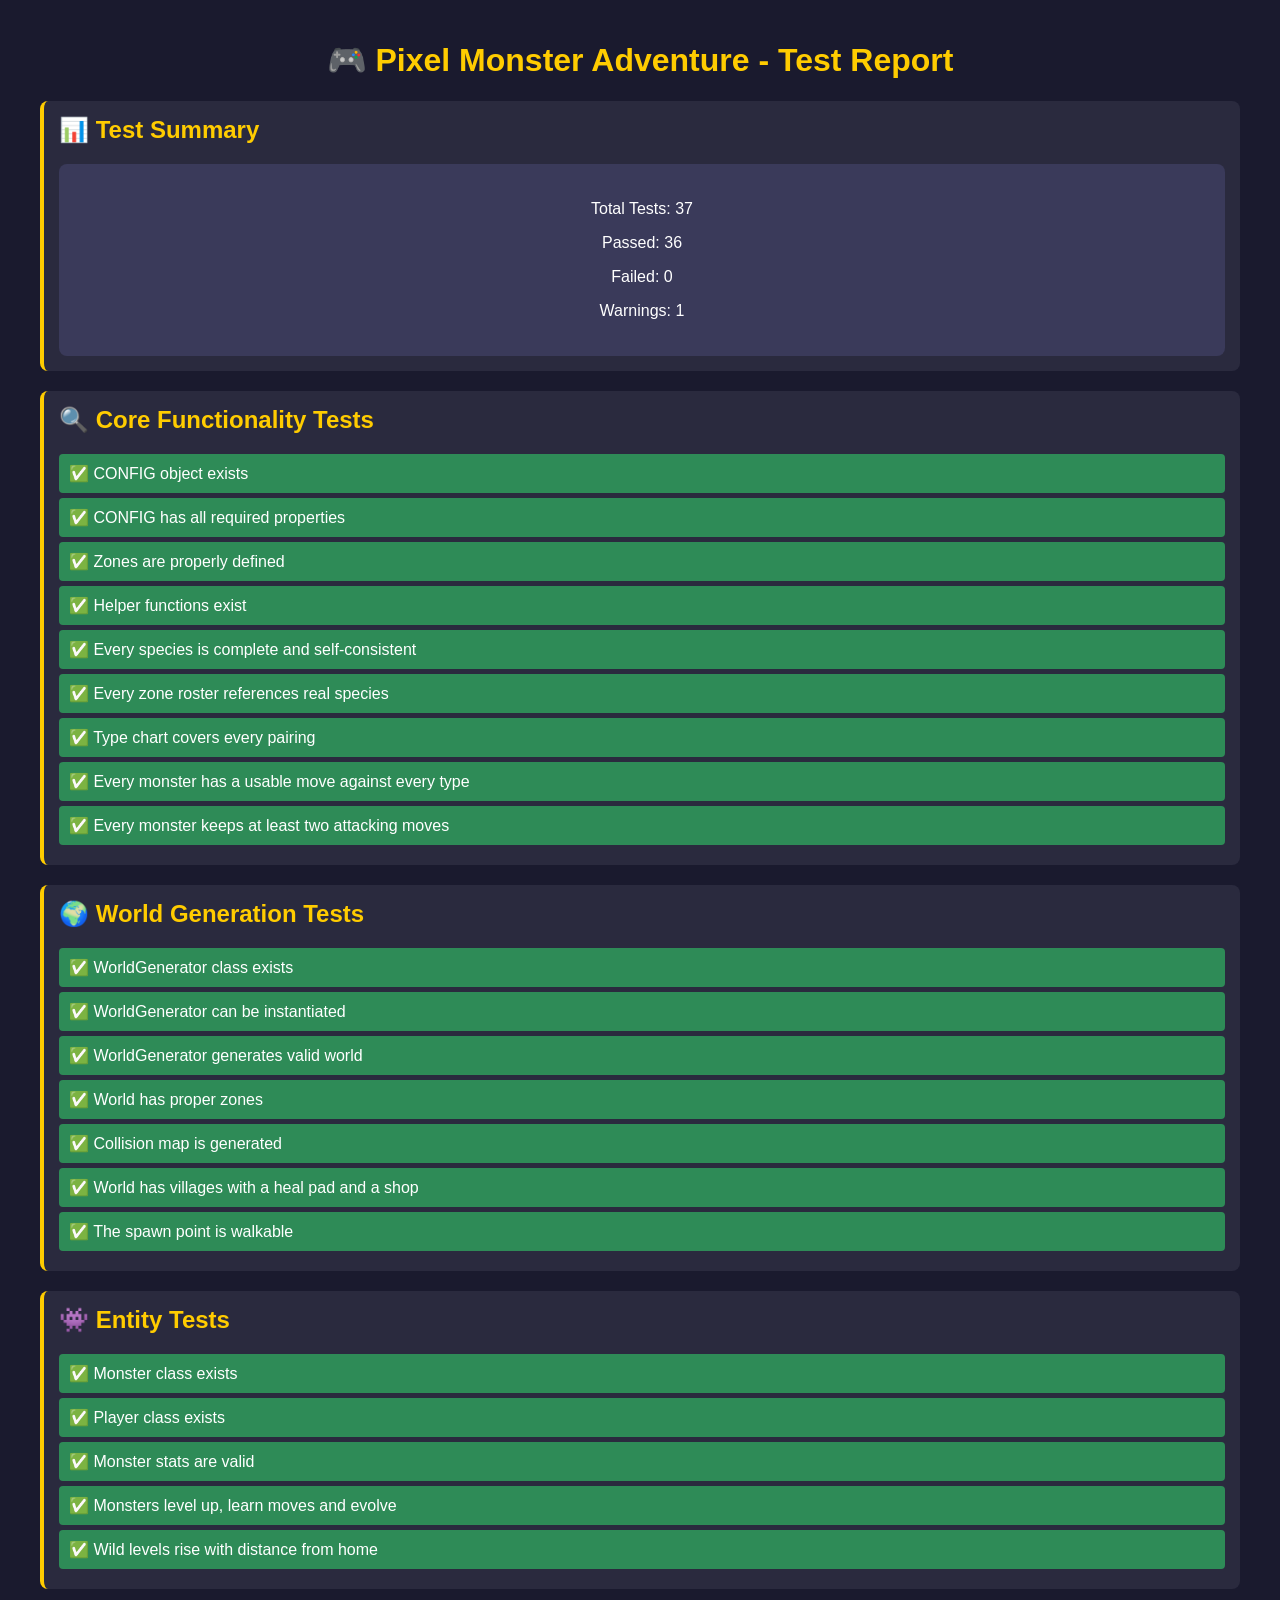
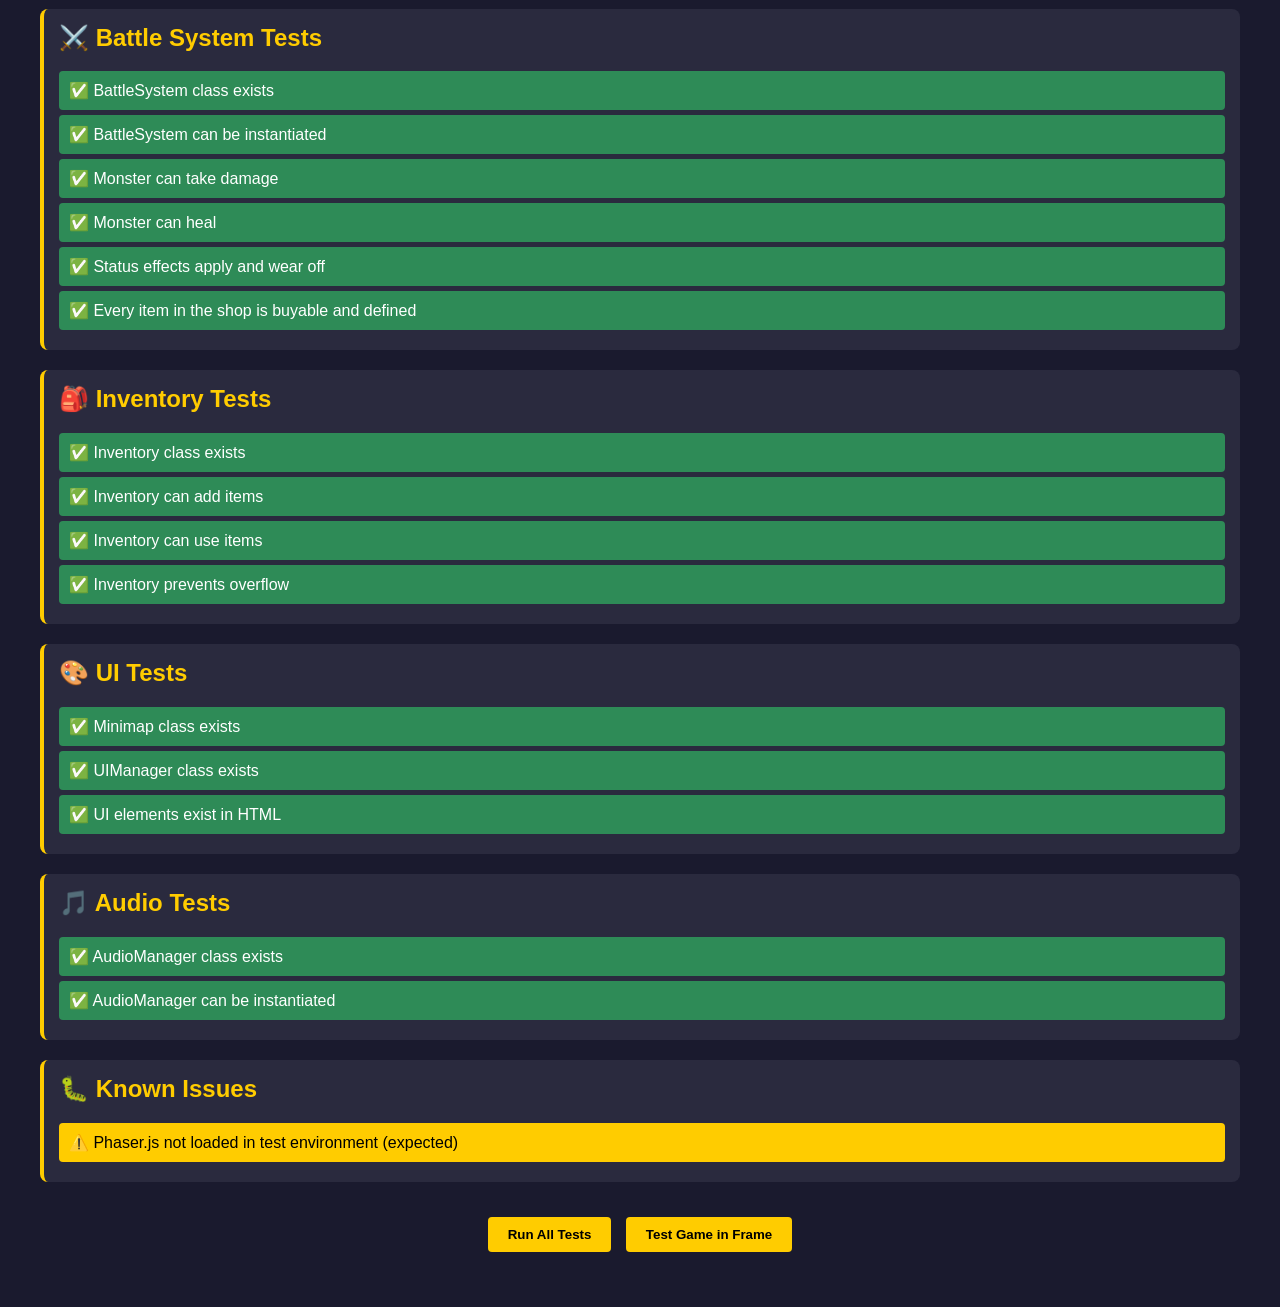
==== test/index.html @ 75f5b817 "Turn the working game into one worth playing The game ran after the last change, but it was thin: co" ====
<!DOCTYPE html>
<html>
<head>
    <title>Pixel Monster Adventure - Test Runner</title>
    <style>
        body {
            font-family: Arial, sans-serif;
            background: #1a1a2e;
            color: #fff;
            margin: 0;
            padding: 20px;
        }
        .container {
            max-width: 1200px;
            margin: 0 auto;
        }
        h1 {
            color: #ffcc00;
            text-align: center;
        }
        .test-section {
            background: #2a2a3e;
            border-radius: 8px;
            padding: 15px;
            margin-bottom: 20px;
            border-left: 4px solid #ffcc00;
        }
        .test-section h2 {
            margin-top: 0;
            color: #ffcc00;
        }
        .test-result {
            padding: 10px;
            margin: 5px 0;
            border-radius: 4px;
        }
        .pass {
            background: #2e8b57;
            color: #fff;
        }
        .fail {
            background: #ff4444;
            color: #fff;
        }
        .warn {
            background: #ffcc00;
            color: #000;
        }
        .info {
            background: #4a4a6a;
            color: #fff;
        }
        button {
            background: #ffcc00;
            color: #000;
            border: none;
            padding: 10px 20px;
            border-radius: 4px;
            cursor: pointer;
            font-weight: bold;
            margin: 5px;
        }
        button:hover {
            background: #ffdd44;
        }
        #game-frame {
            width: 100%;
            height: 500px;
            border: 2px solid #ffcc00;
            border-radius: 8px;
            margin: 20px 0;
        }
        .summary {
            background: #3a3a5a;
            padding: 20px;
            border-radius: 8px;
            text-align: center;
        }
    </style>
</head>
<body>
    <div class="container">
        <h1>🎮 Pixel Monster Adventure - Test Report</h1>
        
        <div class="test-section">
            <h2>📊 Test Summary</h2>
            <div id="summary" class="summary">
                <p>Total Tests: <span id="total-tests">0</span></p>
                <p>Passed: <span id="passed-tests">0</span></p>
                <p>Failed: <span id="failed-tests">0</span></p>
                <p>Warnings: <span id="warning-tests">0</span></p>
            </div>
        </div>

        <div class="test-section">
            <h2>🔍 Core Functionality Tests</h2>
            <div id="core-tests"></div>
        </div>

        <div class="test-section">
            <h2>🌍 World Generation Tests</h2>
            <div id="world-tests"></div>
        </div>

        <div class="test-section">
            <h2>👾 Entity Tests</h2>
            <div id="entity-tests"></div>
        </div>

        <div class="test-section">
            <h2>⚔️ Battle System Tests</h2>
            <div id="battle-tests"></div>
        </div>

        <div class="test-section">
            <h2>🎒 Inventory Tests</h2>
            <div id="inventory-tests"></div>
        </div>

        <div class="test-section">
            <h2>🎨 UI Tests</h2>
            <div id="ui-tests"></div>
        </div>

        <div class="test-section">
            <h2>🎵 Audio Tests</h2>
            <div id="audio-tests"></div>
        </div>

        <div class="test-section">
            <h2>🐛 Known Issues</h2>
            <div id="known-issues"></div>
        </div>

        <div style="text-align: center; margin: 30px 0;">
            <button onclick="runAllTests()">Run All Tests</button>
            <button onclick="runGameTest()">Test Game in Frame</button>
        </div>

        <div style="display: none;">
            <iframe id="game-frame" src="../index.html"></iframe>
        </div>
    </div>

    <script>
        // Test results
        let testResults = {
            total: 0,
            passed: 0,
            failed: 0,
            warnings: 0,
            issues: []
        };

        // DOM elements
        const totalTestsEl = document.getElementById('total-tests');
        const passedTestsEl = document.getElementById('passed-tests');
        const failedTestsEl = document.getElementById('failed-tests');
        const warningTestsEl = document.getElementById('warning-tests');

        // Section the next results are appended to
        let currentSection = null;

        function addResult(message, type = 'info') {
            testResults.total++;

            const div = document.createElement('div');
            div.className = `test-result ${type}`;
            div.textContent = message;

            if (currentSection) {
                currentSection.appendChild(div);
            }
            
            switch(type) {
                case 'pass':
                    testResults.passed++;
                    break;
                case 'fail':
                    testResults.failed++;
                    testResults.issues.push(message);
                    break;
                case 'warn':
                    testResults.warnings++;
                    testResults.issues.push(message);
                    break;
            }
            
            updateSummary();
            return div;
        }

        function updateSummary() {
            totalTestsEl.textContent = testResults.total;
            passedTestsEl.textContent = testResults.passed;
            failedTestsEl.textContent = testResults.failed;
            warningTestsEl.textContent = testResults.warnings;
        }

        function runTest(name, testFn) {
            try {
                const result = testFn();
                if (result === true) {
                    return addResult(`✅ ${name}`, 'pass');
                } else if (typeof result === 'string') {
                    return addResult(`⚠️ ${name}: ${result}`, 'warn');
                } else {
                    return addResult(`✅ ${name}`, 'pass');
                }
            } catch (e) {
                return addResult(`❌ ${name}: ${e.message}`, 'fail');
            }
        }

        // Core Tests
        function testCore() {
            currentSection = document.getElementById('core-tests');
            
            runTest('CONFIG object exists', () => {
                if (typeof CONFIG === 'undefined') throw new Error('CONFIG not loaded');
                return true;
            });
            
            runTest('CONFIG has all required properties', () => {
                const required = ['GAME_WIDTH', 'GAME_HEIGHT', 'TILE_SIZE', 'WORLD_WIDTH', 'WORLD_HEIGHT', 'ZONES'];
                for (const prop of required) {
                    if (!(prop in CONFIG)) return `Missing property: ${prop}`;
                }
                return true;
            });
            
            runTest('Zones are properly defined', () => {
                const zones = CONFIG.ZONES;
                const requiredZones = ['GRASS', 'FOREST', 'WATER', 'CAVE', 'SAND'];
                for (const zone of requiredZones) {
                    if (!(zone in zones)) return `Missing zone: ${zone}`;
                }
                return true;
            });
            
            runTest('Helper functions exist', () => {
                ['getRandomMonsterForZone', 'getSpecies', 'getMove', 'getMovesForLevel',
                 'getTypeMultiplier', 'getWildLevelAt'].forEach(name => {
                    if (typeof window[name] !== 'function') throw new Error(`${name} missing`);
                });
                return true;
            });

            runTest('Every species is complete and self-consistent', () => {
                DEX_ORDER.forEach(name => {
                    const species = getSpecies(name);
                    if (!TYPES.includes(species.type)) return `${name} has an unknown type`;
                    if (!species.moves.length) return `${name} has no moves`;
                    species.moves.forEach(([, move]) => {
                        if (!MOVES[move]) throw new Error(`${name} learns unknown move ${move}`);
                    });
                    if (species.evolvesTo && !SPECIES[species.evolvesTo]) {
                        throw new Error(`${name} evolves into unknown ${species.evolvesTo}`);
                    }
                });
                return true;
            });

            runTest('Every zone roster references real species', () => {
                Object.entries(CONFIG.ZONES).forEach(([zone, data]) => {
                    (data.monsters || []).forEach(name => {
                        if (!SPECIES[name]) throw new Error(`${zone} lists unknown ${name}`);
                    });
                });
                return true;
            });

            runTest('Type chart covers every pairing', () => {
                TYPES.forEach(a => TYPES.forEach(b => {
                    const value = TYPE_CHART[a]?.[b];
                    if (typeof value !== 'number') throw new Error(`${a} vs ${b} is missing`);
                }));
                return true;
            });

            runTest('Every monster has a usable move against every type', () => {
                // Guards against the dead matchups an all-resisted moveset creates
                const dead = [];
                DEX_ORDER.forEach(name => {
                    const species = getSpecies(name);
                    // An evolving species never exists past its evolution level
                    const cap = species.evolvesTo ? species.evolvesAt - 1 : CONFIG.MAX_LEVEL;
                    const moves = getMovesForLevel(name, cap).map(getMove);
                    TYPES.forEach(defenderType => {
                        const best = Math.max(...moves
                            .filter(m => m.power > 0)
                            .map(m => getTypeMultiplier(m.type, defenderType)));
                        if (best < 1) dead.push(`${name} vs ${defenderType}`);
                    });
                });
                if (dead.length) return `No neutral option: ${dead.slice(0, 3).join(', ')}`;
                return true;
            });

            runTest('Every monster keeps at least two attacking moves', () => {
                const thin = [];
                DEX_ORDER.forEach(name => {
                    const species = getSpecies(name);
                    const cap = species.evolvesTo ? species.evolvesAt - 1 : CONFIG.MAX_LEVEL;
                    const attacks = getMovesForLevel(name, cap).map(getMove).filter(m => m.power > 0);
                    if (attacks.length < 2) thin.push(`${name} (${attacks.length})`);
                });
                if (thin.length) return `Too few attacks: ${thin.join(', ')}`;
                return true;
            });
        }

        // World Tests
        function testWorld() {
            currentSection = document.getElementById('world-tests');
            
            runTest('WorldGenerator class exists', () => {
                if (typeof WorldGenerator === 'undefined') throw new Error('WorldGenerator not defined');
                return true;
            });
            
            runTest('WorldGenerator can be instantiated', () => {
                const gen = new WorldGenerator();
                if (!gen) throw new Error('Could not create WorldGenerator');
                return true;
            });
            
            runTest('WorldGenerator generates valid world', () => {
                const gen = new WorldGenerator();
                const world = gen.generate();
                if (!world || world.length === 0) throw new Error('World is empty');
                if (world.length !== CONFIG.WORLD_HEIGHT) return `World height mismatch: ${world.length} vs ${CONFIG.WORLD_HEIGHT}`;
                return true;
            });
            
            runTest('World has proper zones', () => {
                const gen = new WorldGenerator();
                gen.generate();
                const zones = gen.zoneMap;
                if (!zones || zones.length === 0) throw new Error('No zones generated');
                return true;
            });
            
            runTest('Collision map is generated', () => {
                const gen = new WorldGenerator();
                gen.generate();
                if (!gen.collisionMap || gen.collisionMap.length === 0) throw new Error('No collision map');
                return true;
            });

            runTest('World has villages with a heal pad and a shop', () => {
                const gen = new WorldGenerator();
                gen.generate();
                if (!gen.villages.length) throw new Error('No villages generated');

                const types = new Set();
                gen.worldData.forEach(row => row.forEach(tile => types.add(tile.type)));
                ['village_heal', 'village_shop', 'lair'].forEach(type => {
                    if (!types.has(type)) throw new Error(`Missing ${type} tile`);
                });
                return true;
            });

            runTest('The spawn point is walkable', () => {
                const gen = new WorldGenerator();
                gen.generate();
                const spawn = gen.getPlayerSpawnPosition();
                const tileX = Math.floor(spawn.x / CONFIG.TILE_SIZE);
                const tileY = Math.floor(spawn.y / CONFIG.TILE_SIZE);
                if (gen.isCollidable(tileX, tileY)) return 'Player would spawn inside a wall';
                return true;
            });
        }

        // Entity Tests
        function testEntities() {
            currentSection = document.getElementById('entity-tests');
            
            runTest('Monster class exists', () => {
                if (typeof Monster === 'undefined') throw new Error('Monster class not defined');
                return true;
            });
            
            runTest('Player class exists', () => {
                if (typeof Player === 'undefined') throw new Error('Player class not defined');
                return true;
            });
            
            runTest('Monster stats are valid', () => {
                const monster = new Monster('Slime', 1, true);
                if (!monster.name || !monster.level || !monster.hp) throw new Error('Monster missing properties');
                if (monster.type !== getSpecies('Slime').type) return 'Type does not match the species';
                return true;
            });

            runTest('Monsters level up, learn moves and evolve', () => {
                const monster = new Monster('Slime', 15);
                let evolved = false;
                for (let i = 0; i < 30 && monster.level < 20; i++) {
                    monster.gainExp(monster.expToLevel).forEach(e => {
                        if (e.kind === 'evolved') evolved = true;
                    });
                }
                if (!evolved) return 'Slime never evolved by level 20';
                if (monster.name !== 'Oozer') return `Evolved into ${monster.name}`;
                if (monster.moves.length > 4) return 'Kept more than four moves';
                return true;
            });

            runTest('Wild levels rise with distance from home', () => {
                const near = getWildLevelAt(50, 52);
                const far = getWildLevelAt(50, 99);
                if (far <= near) return `Far (${far}) is not above near (${near})`;
                return true;
            });
        }

        // Battle System Tests
        function testBattle() {
            currentSection = document.getElementById('battle-tests');
            
            runTest('BattleSystem class exists', () => {
                if (typeof BattleSystem === 'undefined') throw new Error('BattleSystem not defined');
                return true;
            });
            
            runTest('BattleSystem can be instantiated', () => {
                const scene = { events: { emit: () => {} }, time: { now: 0, delayedCall: () => {} } };
                const battle = new BattleSystem(scene);
                if (!battle) throw new Error('Could not create BattleSystem');
                return true;
            });
            
            runTest('Monster can take damage', () => {
                const monster = new Monster('Slime', 5, true);
                const oldHp = monster.hp;
                monster.takeDamage(10);
                if (monster.hp >= oldHp) return 'HP did not decrease after damage';
                return true;
            });
            
            runTest('Monster can heal', () => {
                const monster = new Monster('Slime', 5, true);
                monster.takeDamage(10);
                const oldHp = monster.hp;
                monster.heal(5);
                if (monster.hp <= oldHp) return 'HP did not increase after healing';
                return true;
            });

            runTest('Status effects apply and wear off', () => {
                const monster = new Monster('Slime', 10, true);
                if (!monster.applyStatus('poison')) return 'Could not apply poison';
                if (monster.applyStatus('burn')) return 'Allowed a second status';
                const before = monster.hp;
                monster.applyEndOfTurnStatus();
                if (monster.hp >= before) return 'Poison did no damage';
                return true;
            });

            runTest('Every item in the shop is buyable and defined', () => {
                Object.entries(CONFIG.ITEMS).forEach(([name, item]) => {
                    if (!item.type) throw new Error(`${name} has no type`);
                    if (item.price === undefined) throw new Error(`${name} has no price`);
                });
                return true;
            });
        }

        // Inventory Tests
        function testInventory() {
            currentSection = document.getElementById('inventory-tests');
            
            runTest('Inventory class exists', () => {
                if (typeof Inventory === 'undefined') throw new Error('Inventory class not defined');
                return true;
            });
            
            runTest('Inventory can add items', () => {
                const inv = new Inventory();
                inv.addItem('Potion', 3);
                if (inv.getItemCount('Potion') !== 3) return 'Item count incorrect';
                return true;
            });
            
            runTest('Inventory can use items', () => {
                const inv = new Inventory();
                inv.addItem('Potion', 3);
                const result = inv.useItem('Potion', { healMonster: (amt) => true });
                if (!result.success) return 'Could not use item';
                if (inv.getItemCount('Potion') !== 2) return 'Item not removed after use';
                return true;
            });
            
            runTest('Inventory prevents overflow', () => {
                const inv = new Inventory();
                inv.addItem('Potion', 100);
                if (inv.getItemCount('Potion') > 99) return 'Inventory overflowed';
                return true;
            });
        }

        // UI Tests
        function testUI() {
            currentSection = document.getElementById('ui-tests');
            
            runTest('Minimap class exists', () => {
                if (typeof Minimap === 'undefined') throw new Error('Minimap class not defined');
                return true;
            });
            
            runTest('UIManager class exists', () => {
                if (typeof UIManager === 'undefined') throw new Error('UIManager class not defined');
                return true;
            });
            
            runTest('UI elements exist in HTML', () => {
                // The game markup lives in the embedded game, not in this page
                const frame = document.getElementById('game-frame');
                const doc = frame && frame.contentDocument;
                if (!doc || !doc.body || doc.readyState !== 'complete') {
                    return 'Game frame not loaded yet - re-run to check';
                }

                const required = [
                    'battle-ui', 'menu-ui', 'minimap-container',
                    'encounter-notification', 'touch-controls', 'battle-items'
                ];
                for (const id of required) {
                    if (!doc.getElementById(id)) return `Missing UI element: ${id}`;
                }
                return true;
            });
        }

        // Audio Tests
        function testAudio() {
            currentSection = document.getElementById('audio-tests');
            
            runTest('AudioManager class exists', () => {
                if (typeof AudioManager === 'undefined') throw new Error('AudioManager class not defined');
                return true;
            });
            
            runTest('AudioManager can be instantiated', () => {
                const audio = new AudioManager();
                if (!audio) throw new Error('Could not create AudioManager');
                return true;
            });
        }

        // Known Issues
        function checkKnownIssues() {
            currentSection = document.getElementById('known-issues');
            
            // Check for potential issues
            const issues = [];
            
            // Check if Phaser is loaded
            if (typeof Phaser === 'undefined') {
                issues.push('⚠️ Phaser.js not loaded in test environment (expected)');
            }
            
            // Check for missing assets
            // (We'll add these when we have actual assets)
            
            // Display issues
            issues.forEach(issue => addResult(issue, 'warn'));

            if (issues.length === 0) {
                addResult('✅ No known issues detected', 'pass');
            }
        }

        function runGameTest() {
            const frame = document.getElementById('game-frame');
            frame.style.display = 'block';
            frame.src = frame.src; // Refresh
        }

        function runAllTests() {
            // Reset results
            testResults = { total: 0, passed: 0, failed: 0, warnings: 0, issues: [] };
            updateSummary();
            
            // Clear sections
            document.getElementById('core-tests').innerHTML = '';
            document.getElementById('world-tests').innerHTML = '';
            document.getElementById('entity-tests').innerHTML = '';
            document.getElementById('battle-tests').innerHTML = '';
            document.getElementById('inventory-tests').innerHTML = '';
            document.getElementById('ui-tests').innerHTML = '';
            document.getElementById('audio-tests').innerHTML = '';
            document.getElementById('known-issues').innerHTML = '';
            
            // Load game files
            const scripts = [
                '../js/utils/MathUtils.js',
                '../js/config.js',
                '../js/data/Types.js',
                '../js/data/Moves.js',
                '../js/data/Species.js',
                '../js/world/WorldGenerator.js',
                '../js/entities/Monster.js',
                '../js/entities/Player.js',
                '../js/systems/Inventory.js',
                '../js/systems/BattleSystem.js',
                '../js/systems/EncounterSystem.js',
                '../js/systems/AudioManager.js',
                '../js/utils/SpriteFactory.js',
                '../js/ui/Minimap.js',
                '../js/ui/TouchControls.js',
                '../js/ui/UIManager.js'
            ];
            
            let loaded = 0;
            const totalScripts = scripts.length;
            
            function loadNext() {
                if (loaded >= scripts.length) {
                    // All scripts loaded, run tests
                    testCore();
                    testWorld();
                    testEntities();
                    testBattle();
                    testInventory();
                    testUI();
                    testAudio();
                    checkKnownIssues();
                    return;
                }
                
                const script = document.createElement('script');
                script.src = scripts[loaded];
                script.onload = () => {
                    loaded++;
                    loadNext();
                };
                script.onerror = () => {
                    console.error(`Failed to load: ${scripts[loaded]}`);
                    loaded++;
                    loadNext();
                };
                document.head.appendChild(script);
            }
            
            loadNext();
        }

        // window 'load' fires once the embedded game frame has loaded too, so
        // the UI check has something real to inspect.
        window.addEventListener('load', () => setTimeout(runAllTests, 300));
    </script>
</body>
</html>
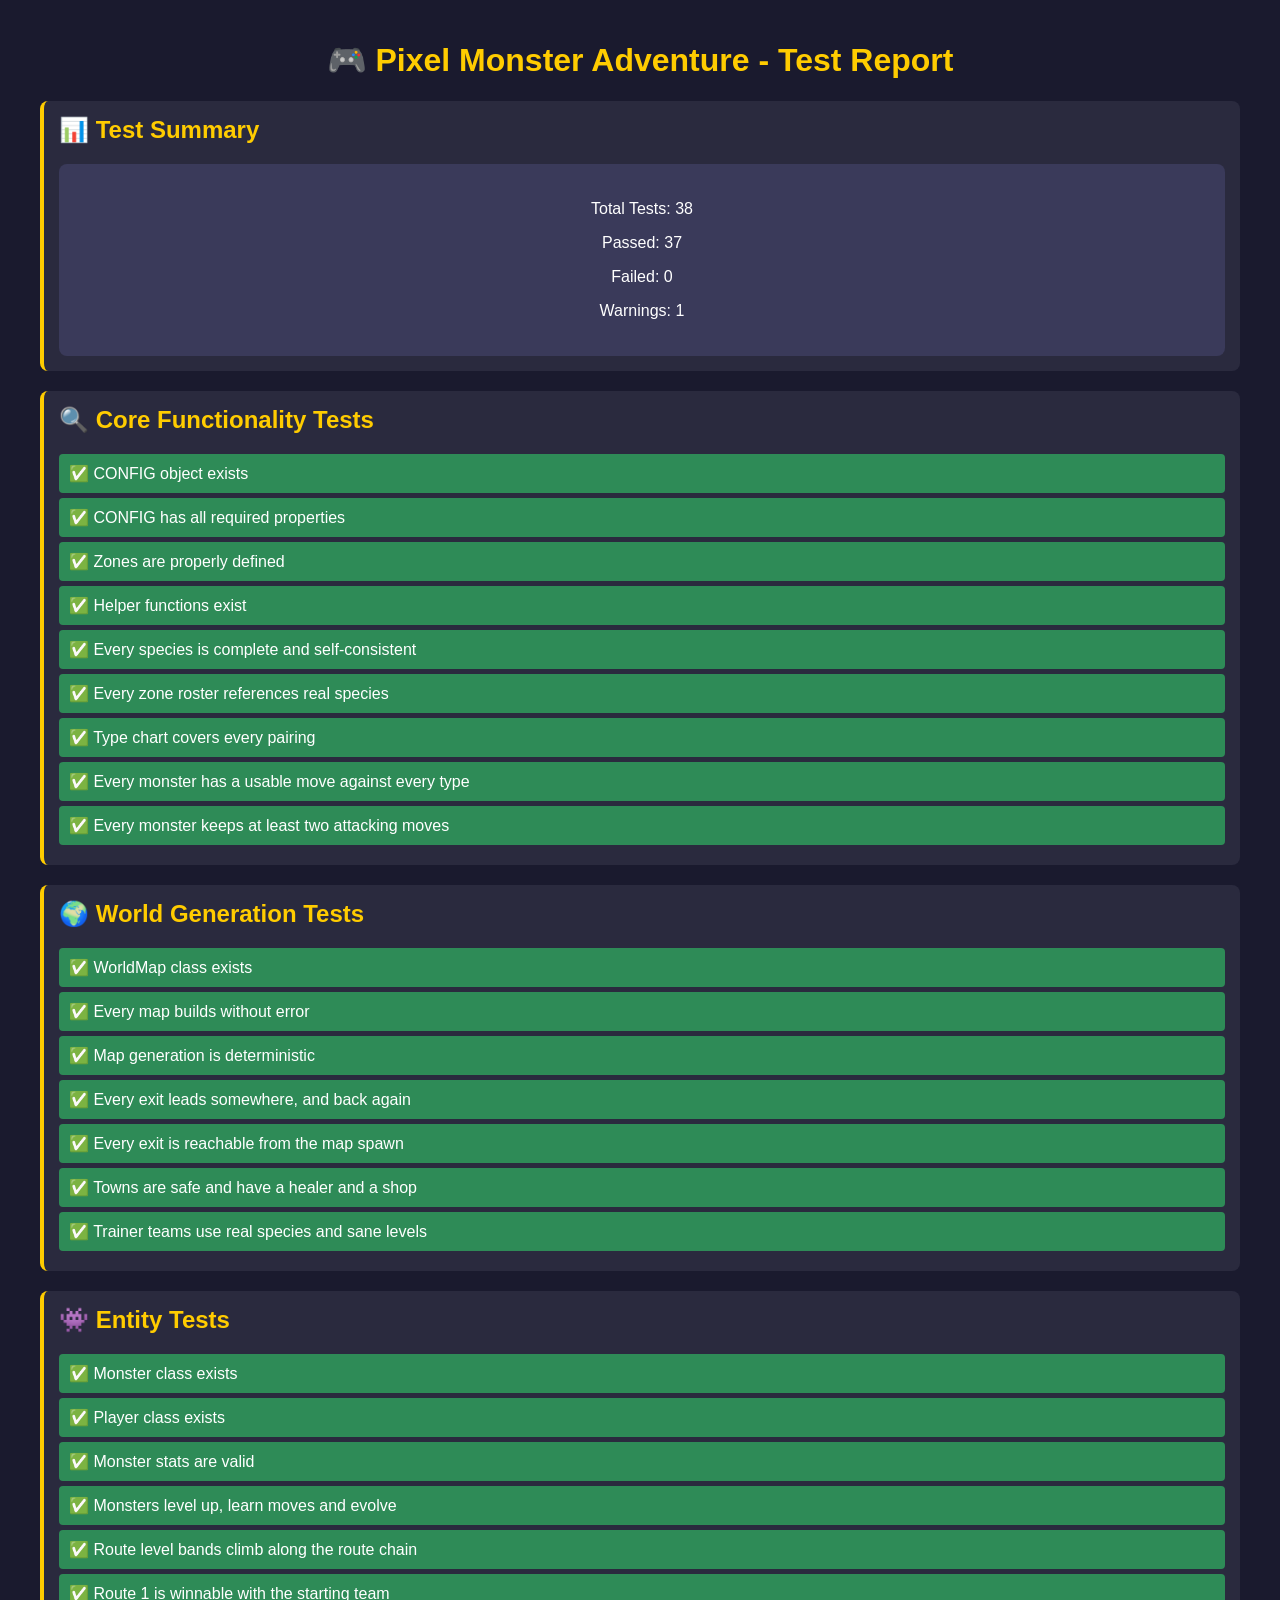
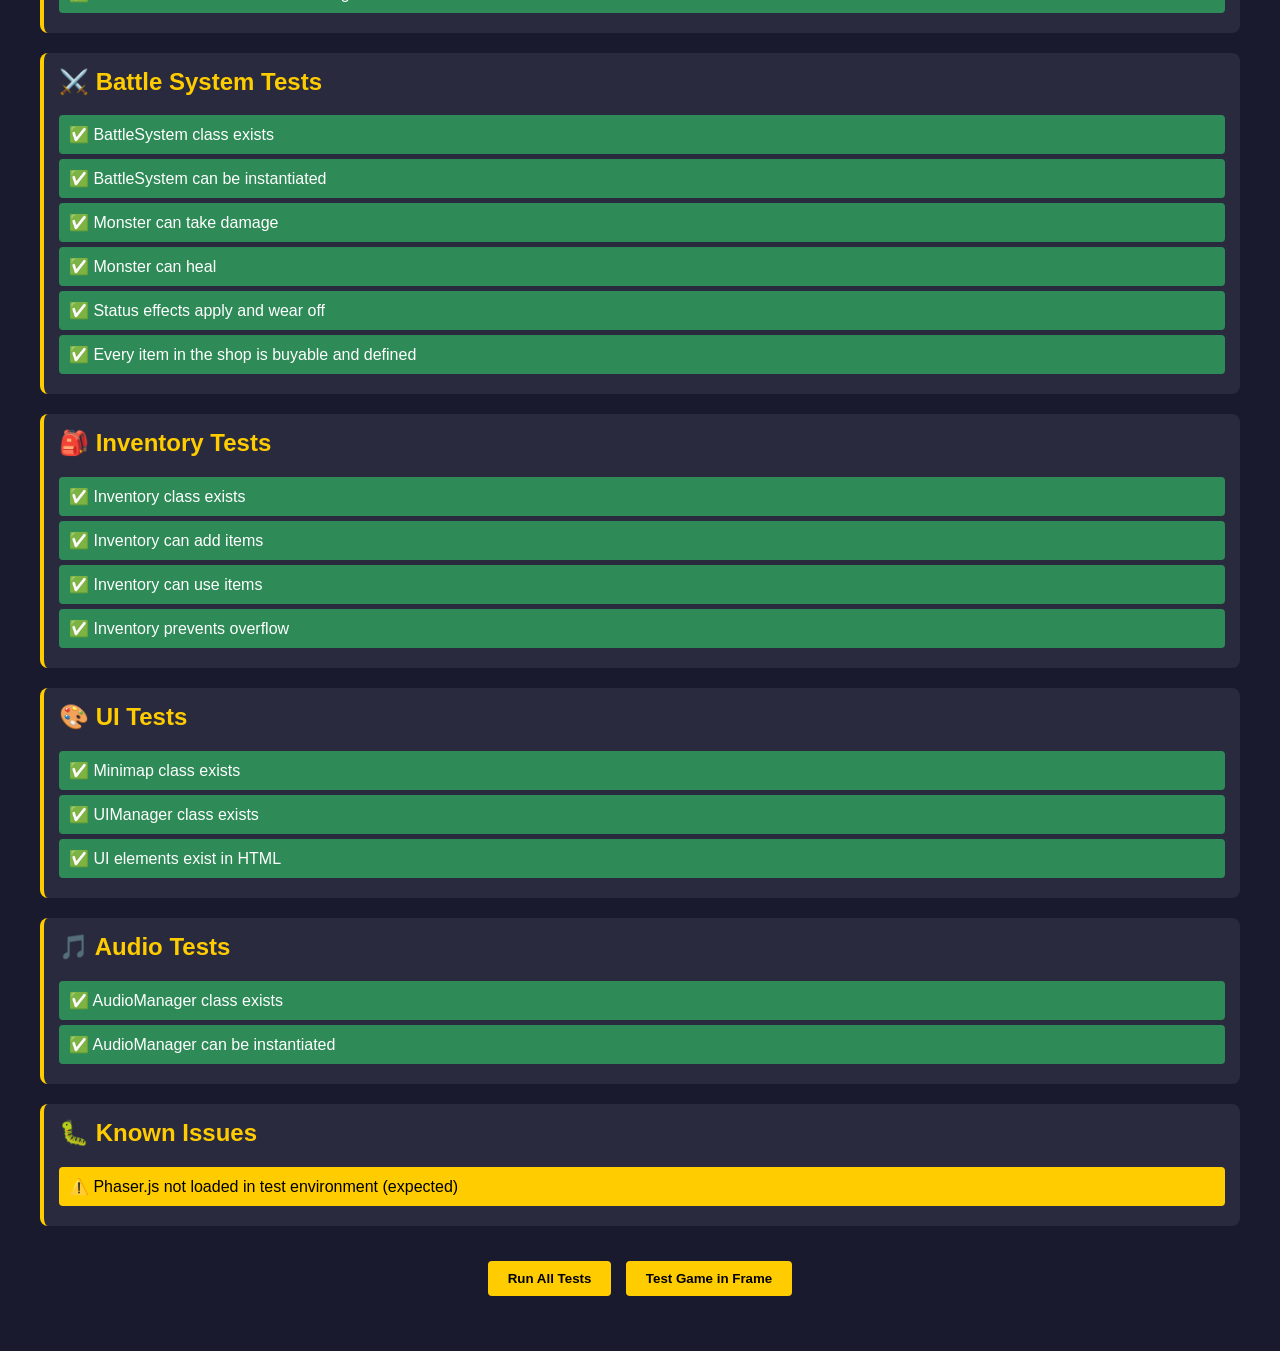
==== commit 59e56a47: "Split the world into a region, add NPCs and trainers, fix the stale sprite Four things came out of p" ====
--- a/test/index.html
+++ b/test/index.html
@@ -240,7 +240,7 @@
             
             runTest('Helper functions exist', () => {
                 ['getRandomMonsterForZone', 'getSpecies', 'getMove', 'getMovesForLevel',
-                 'getTypeMultiplier', 'getWildLevelAt'].forEach(name => {
+                 'getTypeMultiplier', 'getMapDef'].forEach(name => {
                     if (typeof window[name] !== 'function') throw new Error(`${name} missing`);
                 });
                 return true;
@@ -314,60 +314,116 @@
         function testWorld() {
             currentSection = document.getElementById('world-tests');
             
-            runTest('WorldGenerator class exists', () => {
-                if (typeof WorldGenerator === 'undefined') throw new Error('WorldGenerator not defined');
-                return true;
-            });
-            
-            runTest('WorldGenerator can be instantiated', () => {
-                const gen = new WorldGenerator();
-                if (!gen) throw new Error('Could not create WorldGenerator');
-                return true;
-            });
-            
-            runTest('WorldGenerator generates valid world', () => {
-                const gen = new WorldGenerator();
-                const world = gen.generate();
-                if (!world || world.length === 0) throw new Error('World is empty');
-                if (world.length !== CONFIG.WORLD_HEIGHT) return `World height mismatch: ${world.length} vs ${CONFIG.WORLD_HEIGHT}`;
-                return true;
-            });
-            
-            runTest('World has proper zones', () => {
-                const gen = new WorldGenerator();
-                gen.generate();
-                const zones = gen.zoneMap;
-                if (!zones || zones.length === 0) throw new Error('No zones generated');
-                return true;
-            });
-            
-            runTest('Collision map is generated', () => {
-                const gen = new WorldGenerator();
-                gen.generate();
-                if (!gen.collisionMap || gen.collisionMap.length === 0) throw new Error('No collision map');
-                return true;
-            });
-
-            runTest('World has villages with a heal pad and a shop', () => {
-                const gen = new WorldGenerator();
-                gen.generate();
-                if (!gen.villages.length) throw new Error('No villages generated');
-
-                const types = new Set();
-                gen.worldData.forEach(row => row.forEach(tile => types.add(tile.type)));
-                ['village_heal', 'village_shop', 'lair'].forEach(type => {
-                    if (!types.has(type)) throw new Error(`Missing ${type} tile`);
-                });
-                return true;
-            });
-
-            runTest('The spawn point is walkable', () => {
-                const gen = new WorldGenerator();
-                gen.generate();
-                const spawn = gen.getPlayerSpawnPosition();
-                const tileX = Math.floor(spawn.x / CONFIG.TILE_SIZE);
-                const tileY = Math.floor(spawn.y / CONFIG.TILE_SIZE);
-                if (gen.isCollidable(tileX, tileY)) return 'Player would spawn inside a wall';
+            runTest('WorldMap class exists', () => {
+                if (typeof WorldMap === 'undefined') throw new Error('WorldMap not defined');
+                return true;
+            });
+
+            runTest('Every map builds without error', () => {
+                Object.keys(MAPS).forEach(id => {
+                    const map = new WorldMap(id);
+                    if (map.tiles.length !== map.worldHeight) {
+                        throw new Error(`${id} height mismatch`);
+                    }
+                });
+                return true;
+            });
+
+            runTest('Map generation is deterministic', () => {
+                const a = new WorldMap('route_1');
+                const b = new WorldMap('route_1');
+
+                for (let y = 0; y < a.worldHeight; y++) {
+                    for (let x = 0; x < a.worldWidth; x++) {
+                        if (a.tiles[y][x].type !== b.tiles[y][x].type) {
+                            return `Route 1 differs at ${x},${y} between visits`;
+                        }
+                    }
+                }
+                return true;
+            });
+
+            runTest('Every exit leads somewhere, and back again', () => {
+                Object.entries(MAPS).forEach(([id, def]) => {
+                    def.exits.forEach(exit => {
+                        const target = MAPS[exit.to];
+                        if (!target) throw new Error(`${id} exits to unknown ${exit.to}`);
+
+                        const back = target.exits.find(e => e.to === id);
+                        if (!back) throw new Error(`${exit.to} has no way back to ${id}`);
+                        if (back.side !== OPPOSITE_SIDE[exit.side]) {
+                            throw new Error(`${id}/${exit.to} exits do not face each other`);
+                        }
+                    });
+                });
+                return true;
+            });
+
+            runTest('Every exit is reachable from the map spawn', () => {
+                // Flood fill from the spawn; a route whose exit is walled off
+                // would strand the player.
+                const blocked = [];
+
+                Object.keys(MAPS).forEach(id => {
+                    const map = new WorldMap(id);
+                    const spawn = map.getDefaultSpawn();
+                    const start = {
+                        x: Math.floor(spawn.x / CONFIG.TILE_SIZE),
+                        y: Math.floor(spawn.y / CONFIG.TILE_SIZE)
+                    };
+
+                    const seen = new Set([`${start.x},${start.y}`]);
+                    const queue = [start];
+
+                    while (queue.length) {
+                        const { x, y } = queue.shift();
+                        [[0,1],[0,-1],[1,0],[-1,0]].forEach(([dx, dy]) => {
+                            const nx = x + dx;
+                            const ny = y + dy;
+                            const key = `${nx},${ny}`;
+                            if (seen.has(key) || !map.inBounds(nx, ny)) return;
+                            if (WorldMap.SOLID_TILES.has(map.tiles[ny][nx].type)) return;
+                            seen.add(key);
+                            queue.push({ x: nx, y: ny });
+                        });
+                    }
+
+                    map.exits.forEach(exit => {
+                        if (!seen.has(`${exit.x},${exit.y}`)) {
+                            blocked.push(`${id} -> ${exit.to}`);
+                        }
+                    });
+                });
+
+                if (blocked.length) return `Unreachable exits: ${[...new Set(blocked)].join(', ')}`;
+                return true;
+            });
+
+            runTest('Towns are safe and have a healer and a shop', () => {
+                Object.entries(MAPS).filter(([, def]) => def.kind === 'town').forEach(([id, def]) => {
+                    const roles = (def.npcs || []).map(n => n.role);
+                    if (!roles.includes('heal')) throw new Error(`${id} has no healer`);
+                    if (!roles.includes('shop')) throw new Error(`${id} has no shop`);
+
+                    const map = new WorldMap(id);
+                    const encounterTiles = map.tiles.flat().filter(t => t.encounter);
+                    if (encounterTiles.length) throw new Error(`${id} has wild encounters`);
+                });
+                return true;
+            });
+
+            runTest('Trainer teams use real species and sane levels', () => {
+                Object.entries(MAPS).forEach(([id, def]) => {
+                    (def.npcs || []).filter(n => n.trainer).forEach(npc => {
+                        const band = def.levels || [1, 50];
+                        npc.trainer.team.forEach(([name, level]) => {
+                            if (!SPECIES[name]) throw new Error(`${id}: unknown ${name}`);
+                            if (level < band[0] - 1 || level > band[1] + 3) {
+                                throw new Error(`${id}: ${name} at ${level} is outside the route band ${band}`);
+                            }
+                        });
+                    });
+                });
                 return true;
             });
         }
@@ -407,10 +463,26 @@
                 return true;
             });
 
-            runTest('Wild levels rise with distance from home', () => {
-                const near = getWildLevelAt(50, 52);
-                const far = getWildLevelAt(50, 99);
-                if (far <= near) return `Far (${far}) is not above near (${near})`;
+            runTest('Route level bands climb along the route chain', () => {
+                const bands = ['route_1', 'route_2', 'route_3', 'ember_cave', 'dust_road']
+                    .map(id => getMapDef(id).levels);
+
+                for (let i = 1; i < bands.length; i++) {
+                    if (bands[i][0] <= bands[i - 1][0]) {
+                        return `Band ${i} (${bands[i]}) does not climb past ${bands[i - 1]}`;
+                    }
+                }
+                return true;
+            });
+
+            runTest('Route 1 is winnable with the starting team', () => {
+                const starters = [new Monster('Slime', 6), new Monster('Rat', 6)];
+                const [min, max] = getMapDef('route_1').levels;
+
+                if (max > starters[0].level) {
+                    return `Route 1 tops out at ${max}, above the level ${starters[0].level} starter`;
+                }
+                if (min < 2) return 'Route 1 monsters are below level 2';
                 return true;
             });
         }
@@ -596,11 +668,14 @@
             // Load game files
             const scripts = [
                 '../js/utils/MathUtils.js',
+                '../js/utils/Rng.js',
                 '../js/config.js',
                 '../js/data/Types.js',
                 '../js/data/Moves.js',
                 '../js/data/Species.js',
-                '../js/world/WorldGenerator.js',
+                '../js/data/Maps.js',
+                '../js/world/TileTextures.js',
+                '../js/world/WorldMap.js',
                 '../js/entities/Monster.js',
                 '../js/entities/Player.js',
                 '../js/systems/Inventory.js',
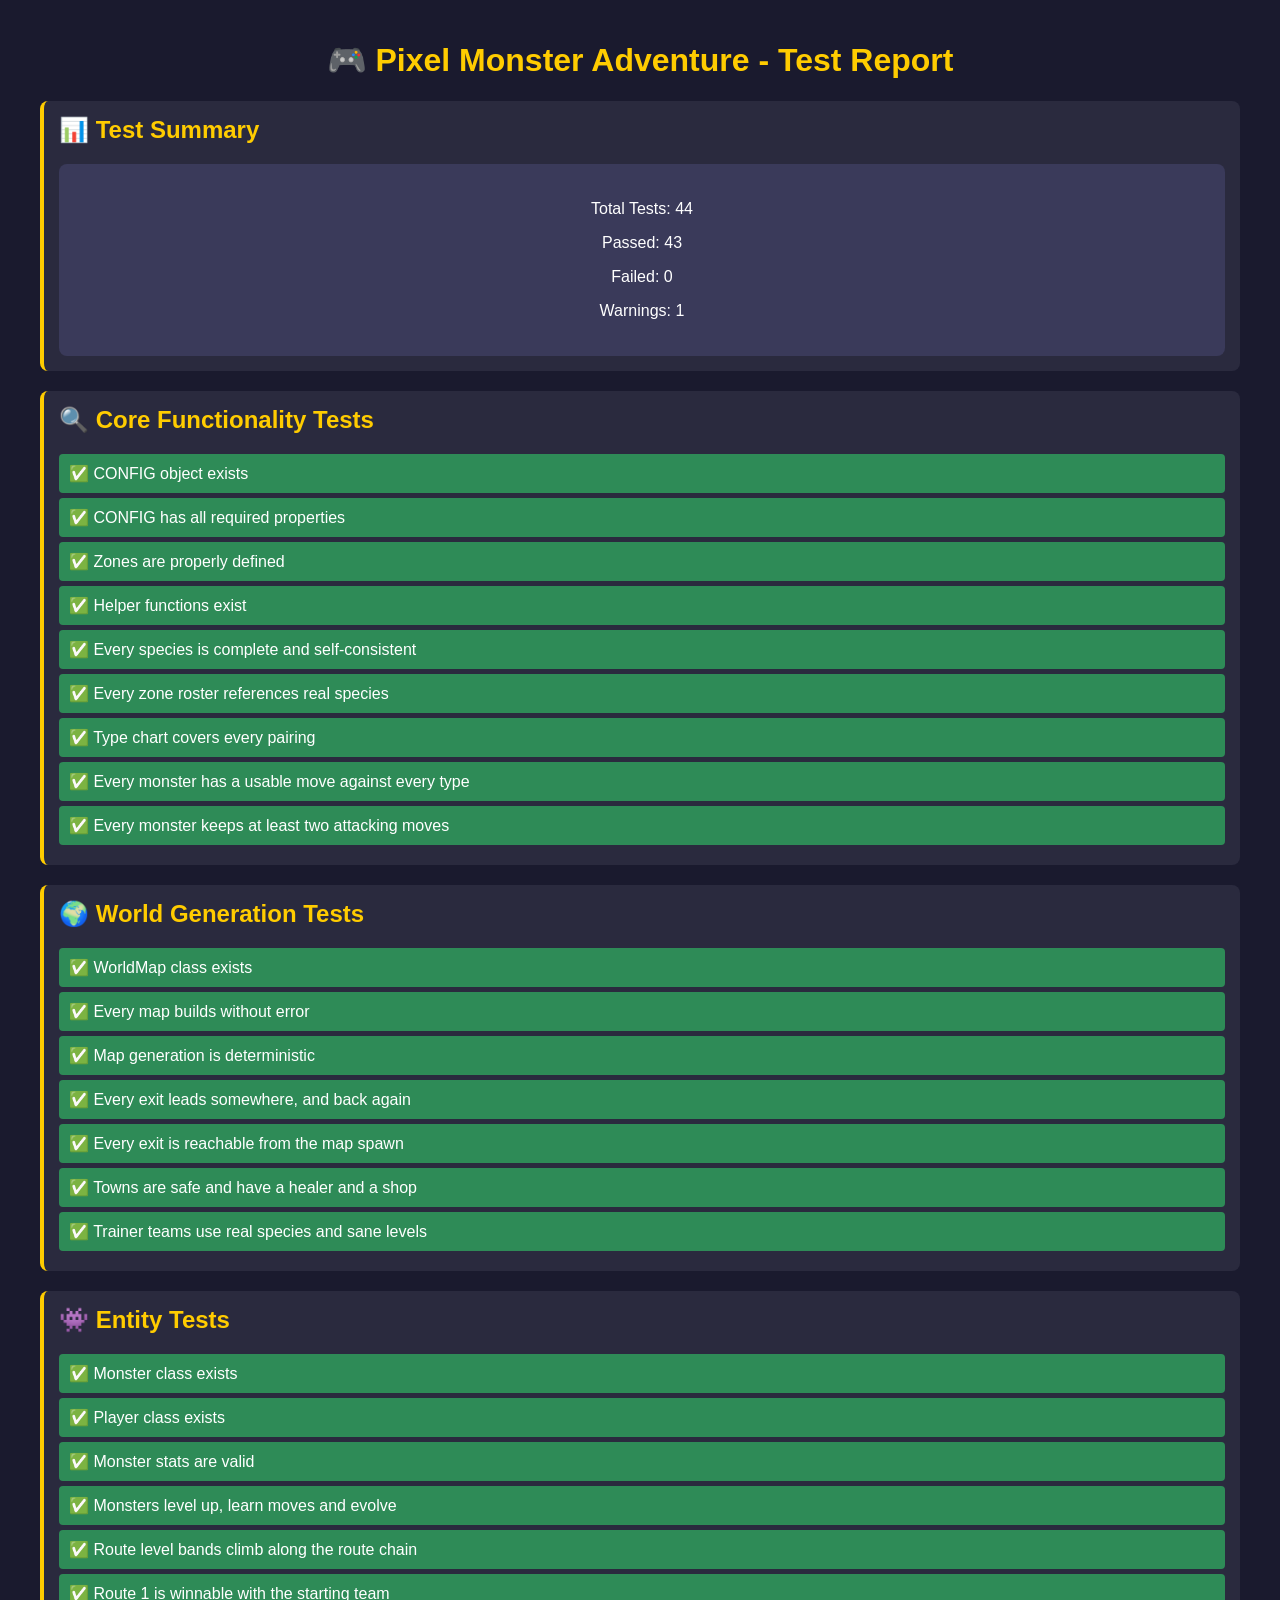
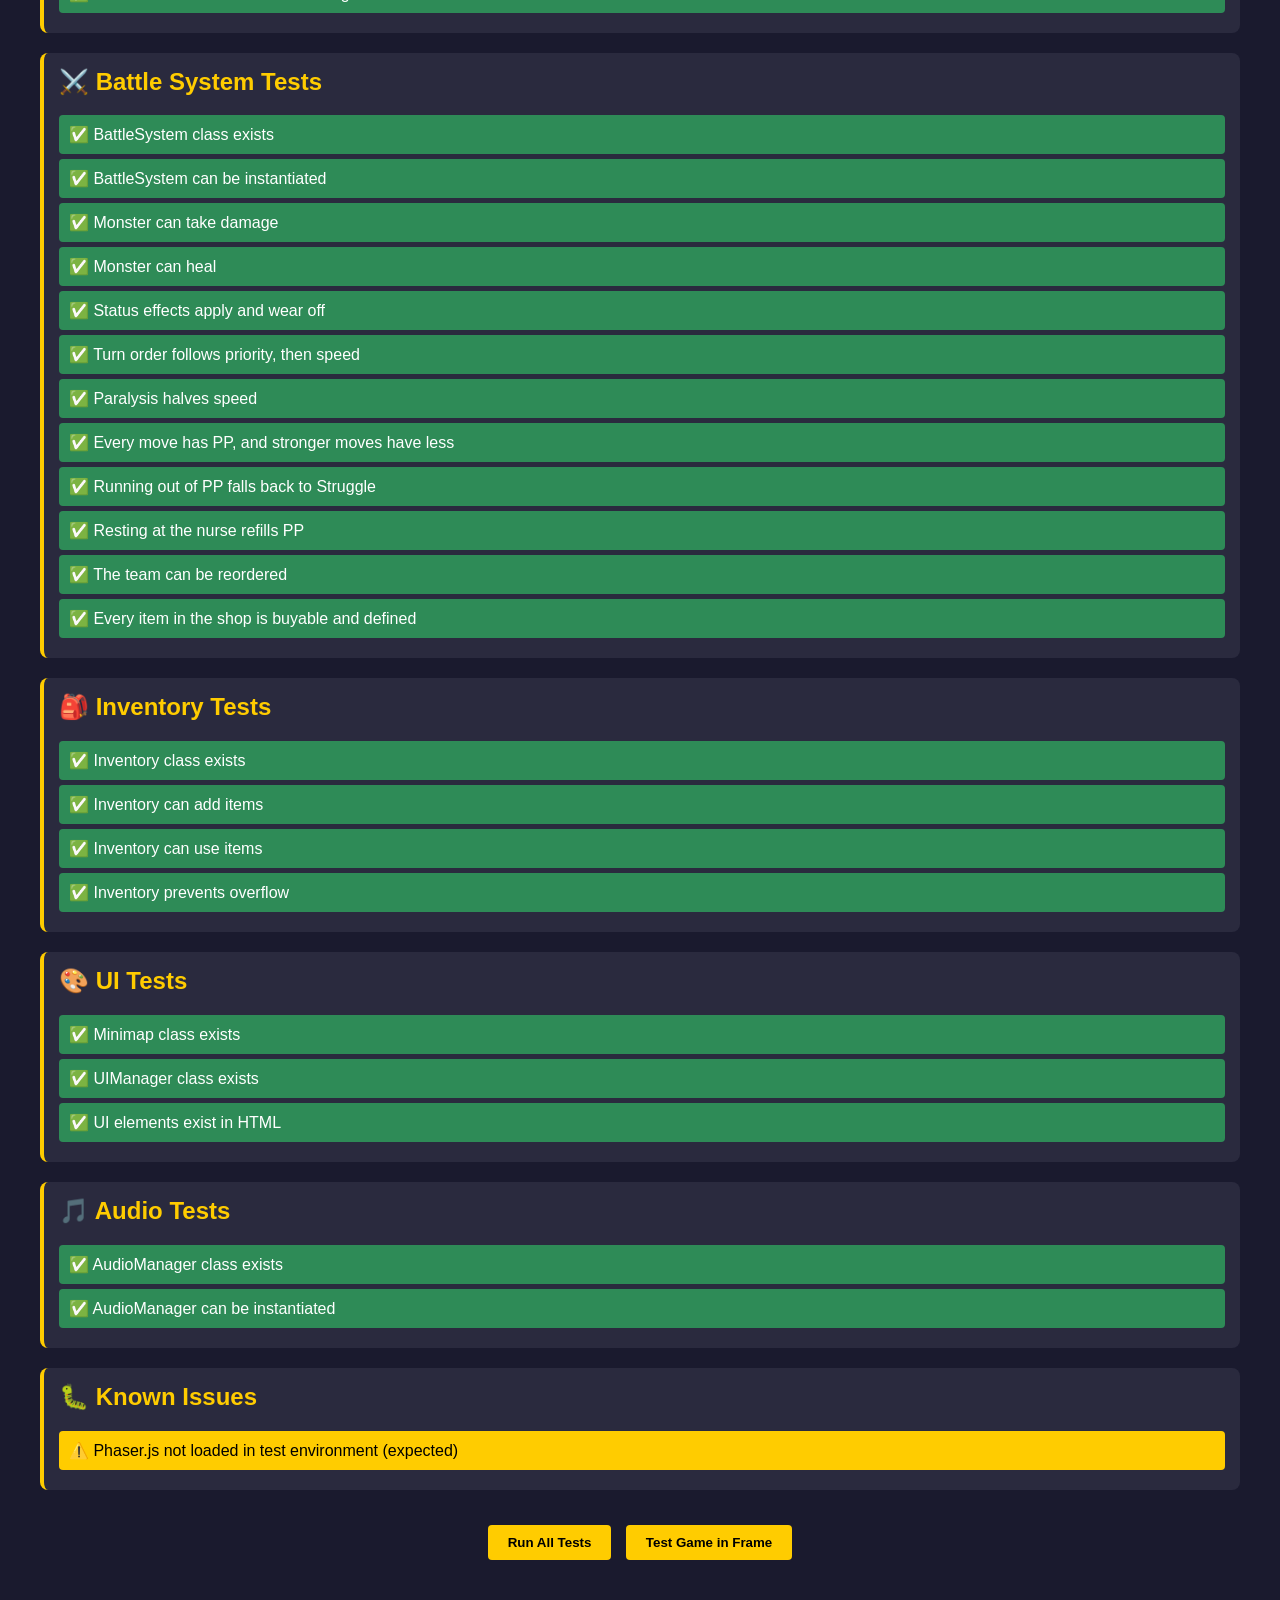
==== commit c744c13d: "Give battles depth: speed order, move PP, and a reorderable team Team order is now yours to set. Arr" ====
--- a/test/index.html
+++ b/test/index.html
@@ -527,6 +527,88 @@
                 const before = monster.hp;
                 monster.applyEndOfTurnStatus();
                 if (monster.hp >= before) return 'Poison did no damage';
+                return true;
+            });
+
+            runTest('Turn order follows priority, then speed', () => {
+                const scene = { events: { emit: () => {} }, time: { delayedCall: () => {} } };
+                const battle = new BattleSystem(scene);
+
+                const slow = new Monster('Golem', 20);
+                const fast = new Monster('Bat', 20);
+                if (fast.effectiveSpeed() <= slow.effectiveSpeed()) return 'Bat is not faster than Golem';
+
+                const tackle = getMove('Tackle');
+                if (battle.playerMovesFirst(slow, tackle, fast, tackle)) {
+                    return 'The slower monster moved first';
+                }
+                if (!battle.playerMovesFirst(slow, getMove('Quick Jab'), fast, tackle)) {
+                    return 'Priority did not beat speed';
+                }
+                return true;
+            });
+
+            runTest('Paralysis halves speed', () => {
+                const monster = new Monster('Bat', 20);
+                const before = monster.effectiveSpeed();
+                monster.applyStatus('paralysis');
+                if (monster.effectiveSpeed() >= before) return 'Speed did not drop';
+                return true;
+            });
+
+            runTest('Every move has PP, and stronger moves have less', () => {
+                Object.entries(MOVES).forEach(([name, move]) => {
+                    if (typeof move.pp !== 'number' || move.pp <= 0) {
+                        throw new Error(`${name} has no usable PP`);
+                    }
+                });
+
+                if (MOVES['Inferno'].pp >= MOVES['Ember'].pp) {
+                    return 'The strongest Fire move is not the scarcest';
+                }
+                return true;
+            });
+
+            runTest('Running out of PP falls back to Struggle', () => {
+                const monster = new Monster('Fox', 30);
+                monster.moves.forEach(name => {
+                    while (monster.hasPp(name)) monster.spendPp(name);
+                });
+
+                if (!monster.isOutOfPp()) return 'Monster still reports PP left';
+
+                const usable = monster.getUsableMoves();
+                if (usable.length !== 1 || usable[0].name !== 'Struggle') {
+                    return `Offered ${usable.map(m => m.name).join(', ')} instead of Struggle`;
+                }
+                return true;
+            });
+
+            runTest('Resting at the nurse refills PP', () => {
+                const monster = new Monster('Fox', 30);
+                const move = monster.moves[0];
+                while (monster.hasPp(move)) monster.spendPp(move);
+
+                monster.fullHeal();
+                if (monster.getPp(move) !== getMove(move).pp) return 'PP was not restored';
+                return true;
+            });
+
+            runTest('The team can be reordered', () => {
+                const scene = { add: { sprite: () => ({ setOrigin(){return this;}, setDepth(){return this;},
+                    play(){return this;}, anims: {}, setPosition(){return this;} }) }, map: {} };
+                const player = Object.create(Player.prototype);
+                player.monsters = [new Monster('Slime', 5), new Monster('Rat', 5), new Monster('Fox', 5)];
+                player.currentMonsterIndex = 0;
+
+                if (!player.reorderMonster(2, -1)) return 'Reorder was refused';
+                if (player.monsters[1].name !== 'Fox') return 'Fox did not move up';
+
+                player.reorderMonster(1, -1);
+                if (player.monsters[0].name !== 'Fox') return 'Fox did not reach the front';
+
+                if (player.reorderMonster(0, -1)) return 'Moving past the front was allowed';
+                if (player.reorderMonster(2, 1)) return 'Moving past the back was allowed';
                 return true;
             });
 
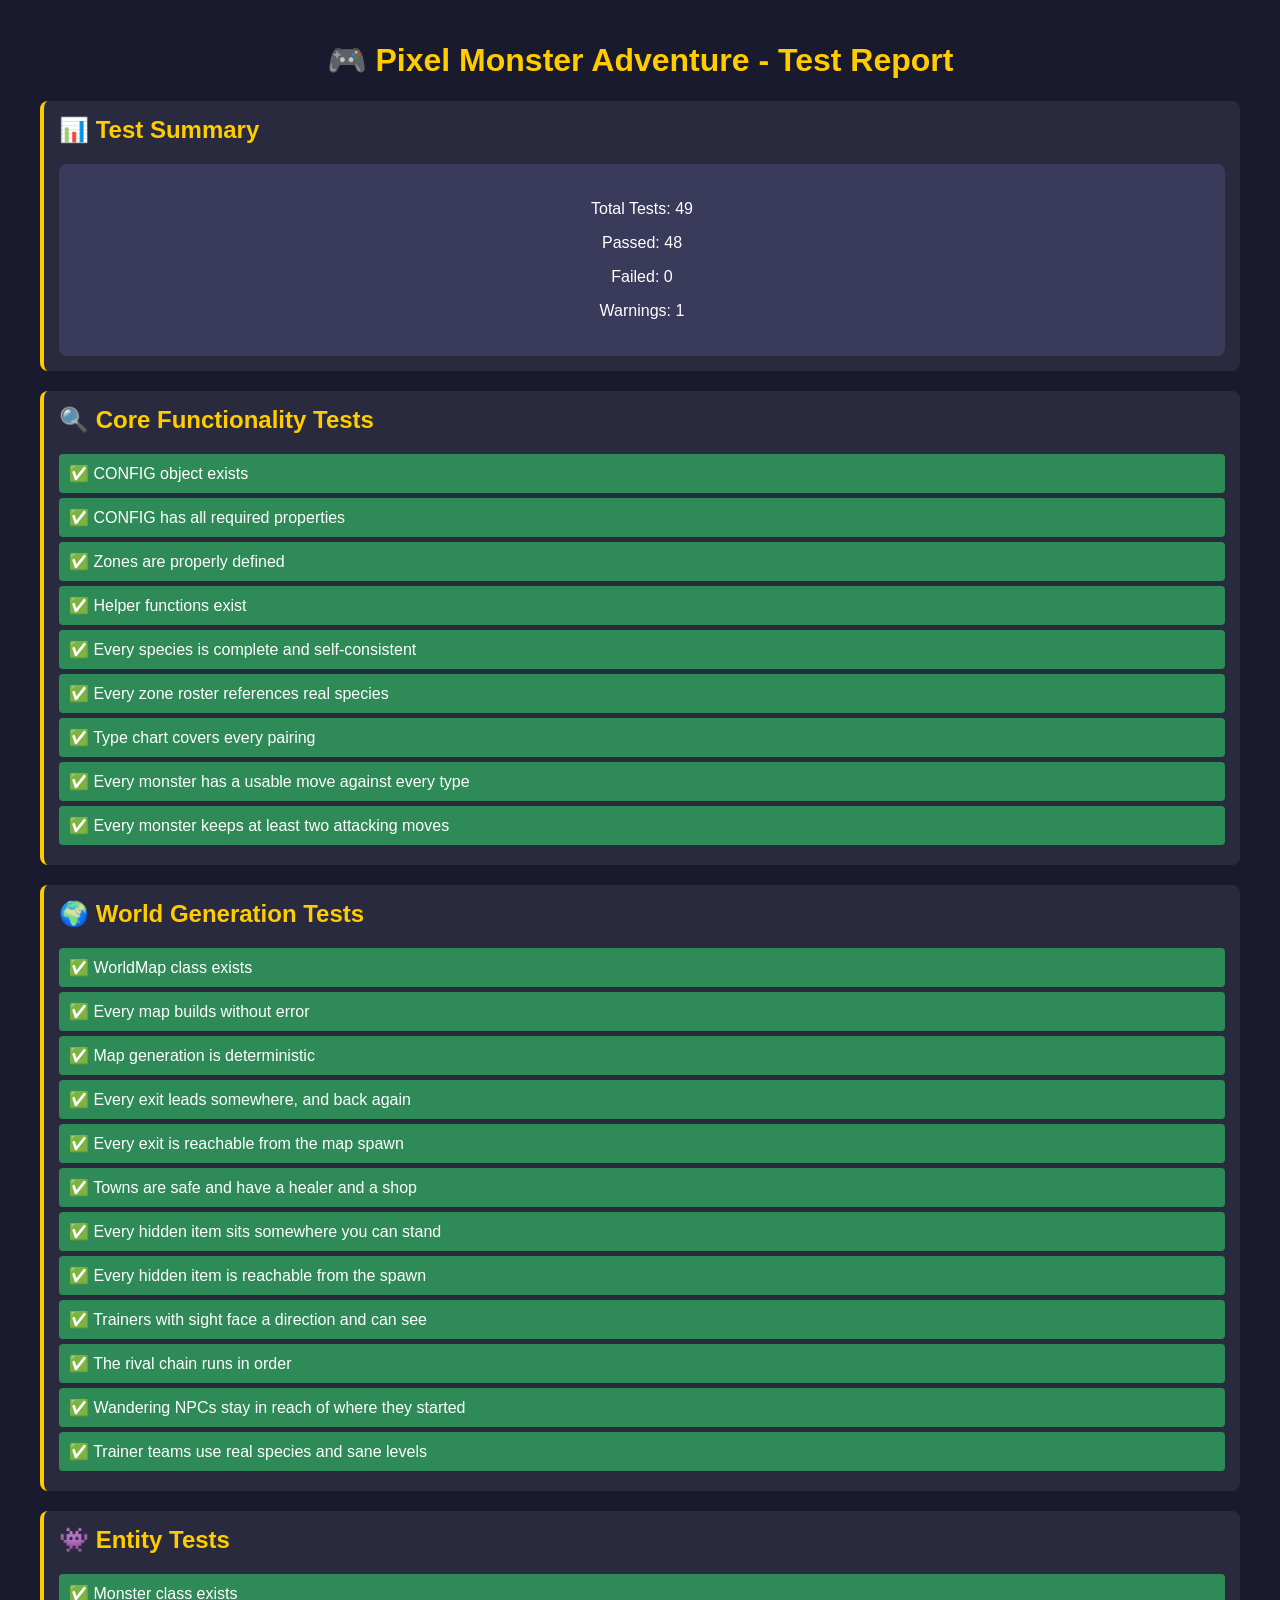
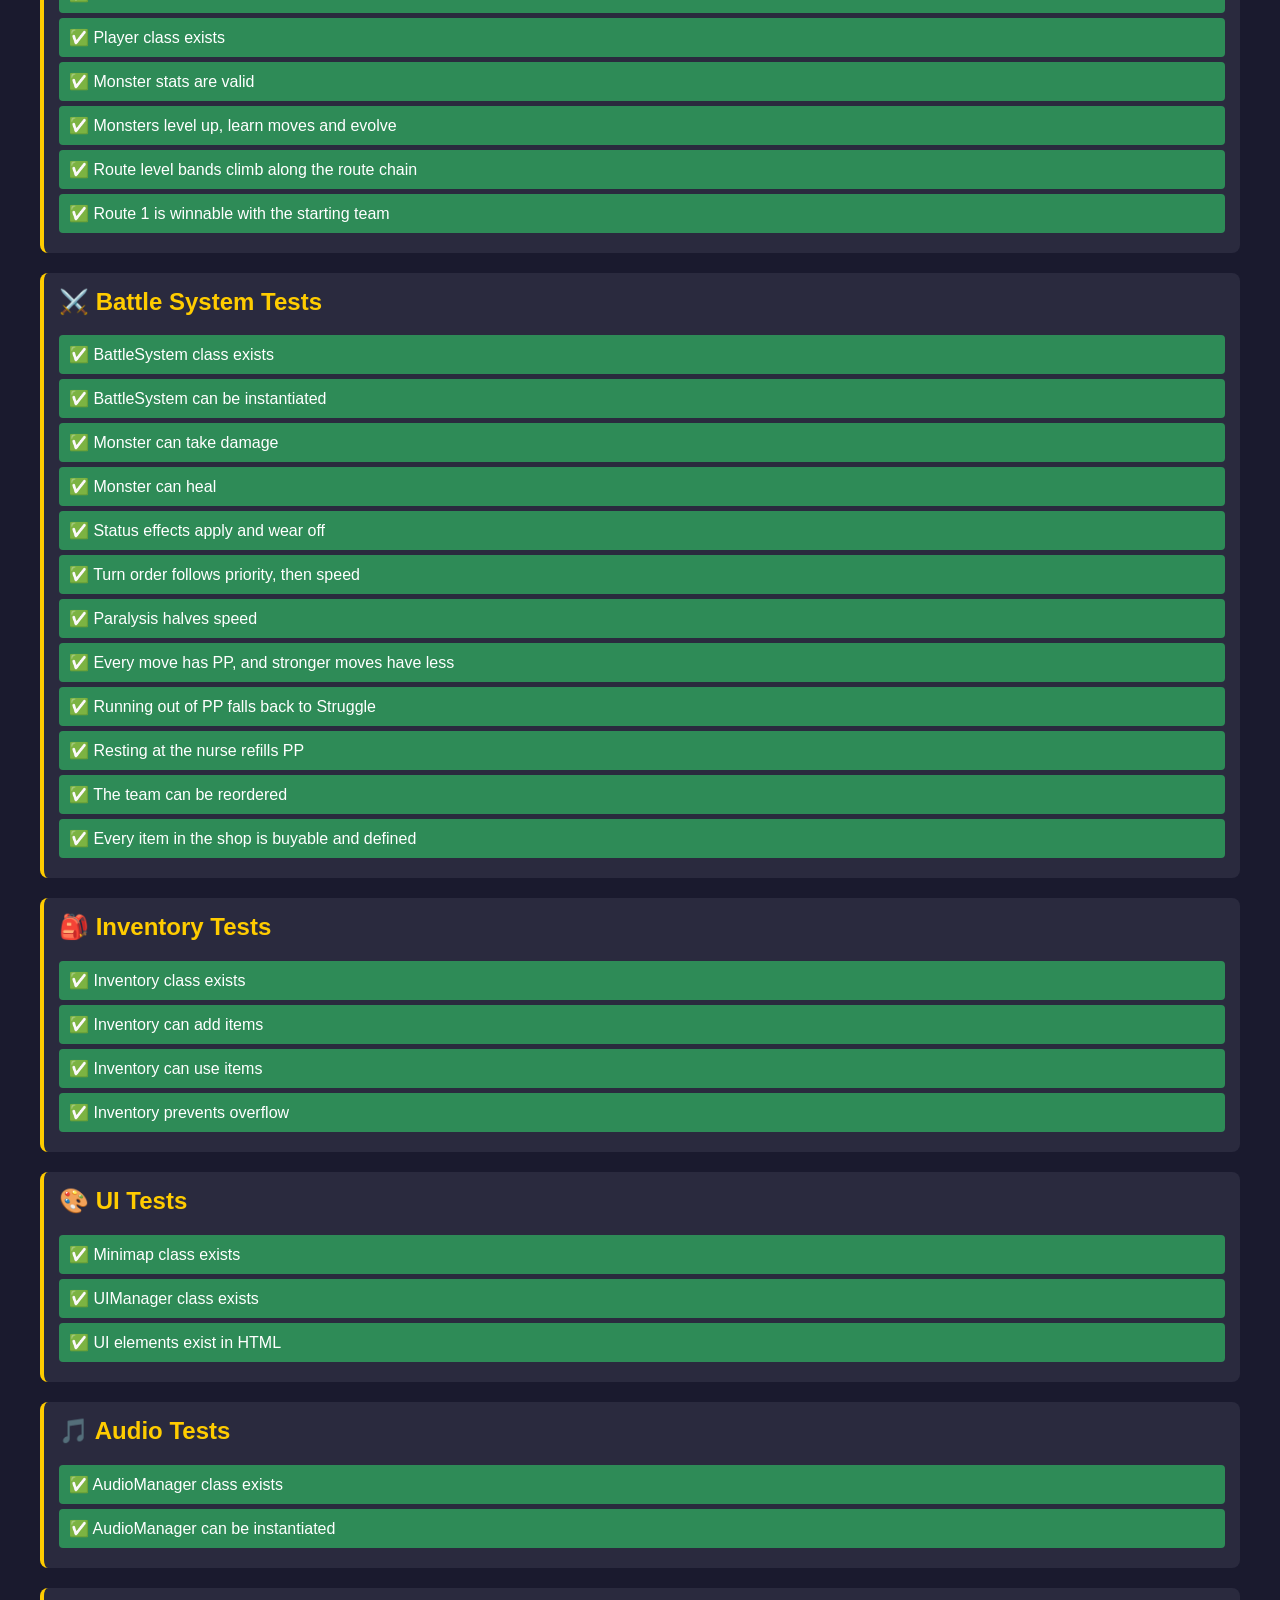
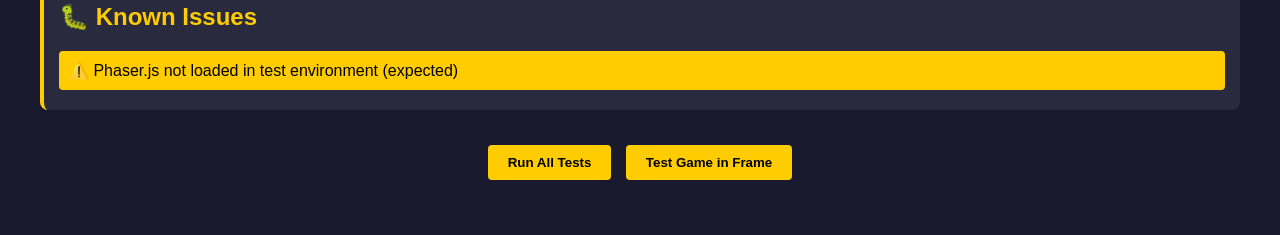
==== commit 8f36f280: "Put life in the world: trainers who spot you, hidden items, a rival, running Five additions aimed at" ====
--- a/test/index.html
+++ b/test/index.html
@@ -412,13 +412,112 @@
                 return true;
             });
 
+            runTest('Every hidden item sits somewhere you can stand', () => {
+                const stuck = [];
+                Object.keys(MAPS).forEach(id => {
+                    const map = new WorldMap(id);
+                    map.items.forEach(item => {
+                        if (map.isCollidable(item.x, item.y)) stuck.push(`${id} ${item.item}`);
+                        if (!CONFIG.ITEMS[item.item]) throw new Error(`${id}: unknown item ${item.item}`);
+                    });
+                });
+                if (stuck.length) return `Unreachable pickups: ${stuck.join(', ')}`;
+                return true;
+            });
+
+            runTest('Every hidden item is reachable from the spawn', () => {
+                const stranded = [];
+                Object.keys(MAPS).forEach(id => {
+                    const map = new WorldMap(id);
+                    if (!map.items.length) return;
+
+                    const spawn = map.getDefaultSpawn();
+                    const start = {
+                        x: Math.floor(spawn.x / CONFIG.TILE_SIZE),
+                        y: Math.floor(spawn.y / CONFIG.TILE_SIZE)
+                    };
+                    const seen = new Set([`${start.x},${start.y}`]);
+                    const queue = [start];
+
+                    while (queue.length) {
+                        const { x, y } = queue.shift();
+                        [[0,1],[0,-1],[1,0],[-1,0]].forEach(([dx, dy]) => {
+                            const nx = x + dx, ny = y + dy, key = `${nx},${ny}`;
+                            if (seen.has(key) || !map.inBounds(nx, ny)) return;
+                            if (WorldMap.SOLID_TILES.has(map.tiles[ny][nx].type)) return;
+                            seen.add(key);
+                            queue.push({ x: nx, y: ny });
+                        });
+                    }
+
+                    map.items.forEach(item => {
+                        if (!seen.has(`${item.x},${item.y}`)) stranded.push(`${id} ${item.item}`);
+                    });
+                });
+                if (stranded.length) return `Walled-off pickups: ${stranded.join(', ')}`;
+                return true;
+            });
+
+            runTest('Trainers with sight face a direction and can see', () => {
+                Object.keys(MAPS).forEach(id => {
+                    const map = new WorldMap(id);
+                    map.npcs.filter(n => n.sight > 0).forEach(npc => {
+                        if (!npc.facing) throw new Error(`${id}: ${npc.id} has sight but no facing`);
+                        if (!npc.trainer) throw new Error(`${id}: ${npc.id} has sight but is not a trainer`);
+                        if (map.tilesInFront(npc).length === 0) {
+                            throw new Error(`${id}: ${npc.id} is staring straight into a wall`);
+                        }
+                    });
+                });
+                return true;
+            });
+
+            runTest('The rival chain runs in order', () => {
+                const rivals = Object.entries(MAPS)
+                    .flatMap(([id, def]) => (def.npcs || [])
+                        .filter(n => n.rivalStage)
+                        .map(n => ({ map: id, ...n })))
+                    .sort((a, b) => a.rivalStage - b.rivalStage);
+
+                if (rivals.length < 2) return 'Fewer than two rival meetings';
+                if (rivals[0].requires) return 'The first meeting should not be gated';
+
+                for (let i = 1; i < rivals.length; i++) {
+                    const expected = `${rivals[i - 1].map}:${rivals[i - 1].id}`;
+                    if (rivals[i].requires !== expected) {
+                        return `Stage ${rivals[i].rivalStage} requires ${rivals[i].requires}, expected ${expected}`;
+                    }
+                    const prevTop = Math.max(...rivals[i - 1].trainer.team.map(t => t[1]));
+                    const thisTop = Math.max(...rivals[i].trainer.team.map(t => t[1]));
+                    if (thisTop <= prevTop) return `Stage ${rivals[i].rivalStage} is not stronger than the last`;
+                }
+                return true;
+            });
+
+            runTest('Wandering NPCs stay in reach of where they started', () => {
+                Object.keys(MAPS).forEach(id => {
+                    const map = new WorldMap(id);
+                    map.npcs.filter(n => n.wander).forEach(npc => {
+                        if (npc.homeX === undefined || npc.homeY === undefined) {
+                            throw new Error(`${id}: ${npc.id} has no home tile`);
+                        }
+                        if (npc.wander < 1 || npc.wander > 4) {
+                            throw new Error(`${id}: ${npc.id} wanders too far (${npc.wander})`);
+                        }
+                    });
+                });
+                return true;
+            });
+
             runTest('Trainer teams use real species and sane levels', () => {
                 Object.entries(MAPS).forEach(([id, def]) => {
                     (def.npcs || []).filter(n => n.trainer).forEach(npc => {
                         const band = def.levels || [1, 50];
+                        // The rival is deliberately ahead of the local curve
+                        const slack = npc.rivalStage ? 12 : 3;
                         npc.trainer.team.forEach(([name, level]) => {
                             if (!SPECIES[name]) throw new Error(`${id}: unknown ${name}`);
-                            if (level < band[0] - 1 || level > band[1] + 3) {
+                            if (level < band[0] - 1 || level > band[1] + slack) {
                                 throw new Error(`${id}: ${name} at ${level} is outside the route band ${band}`);
                             }
                         });
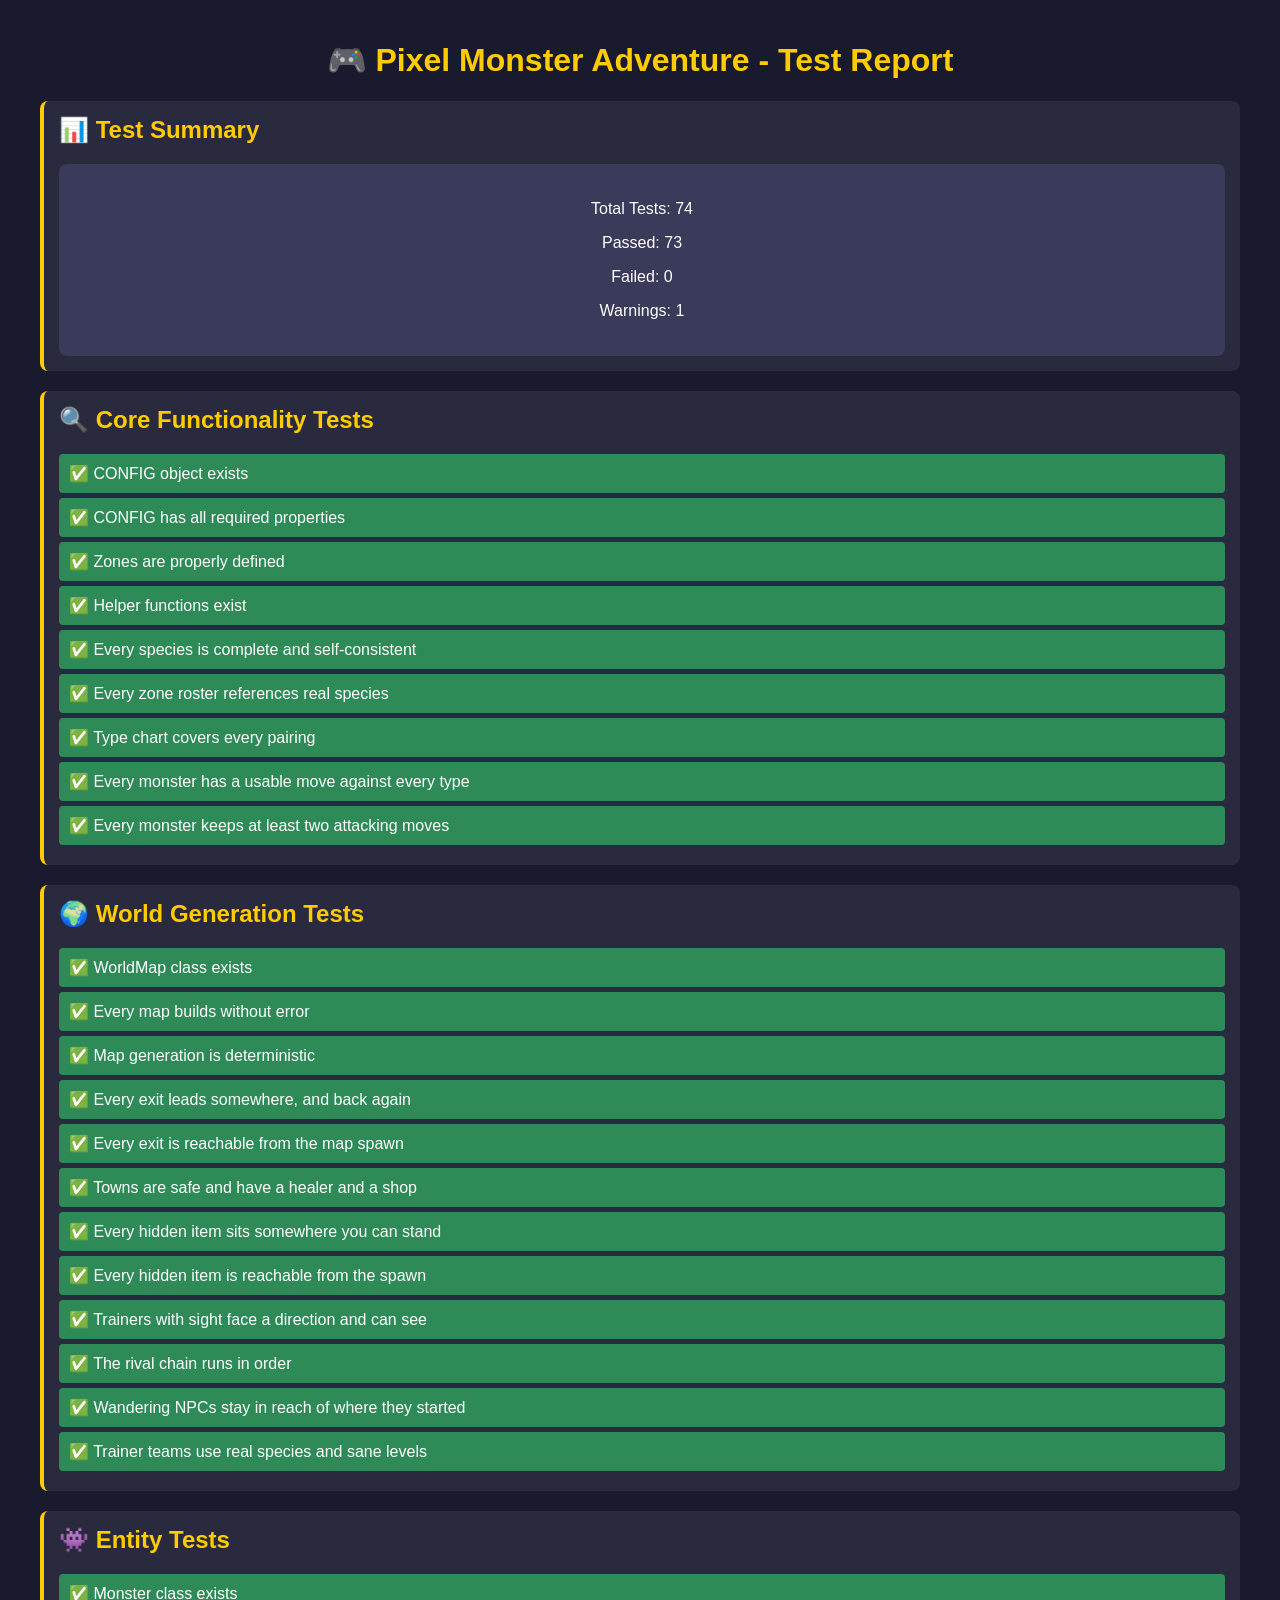
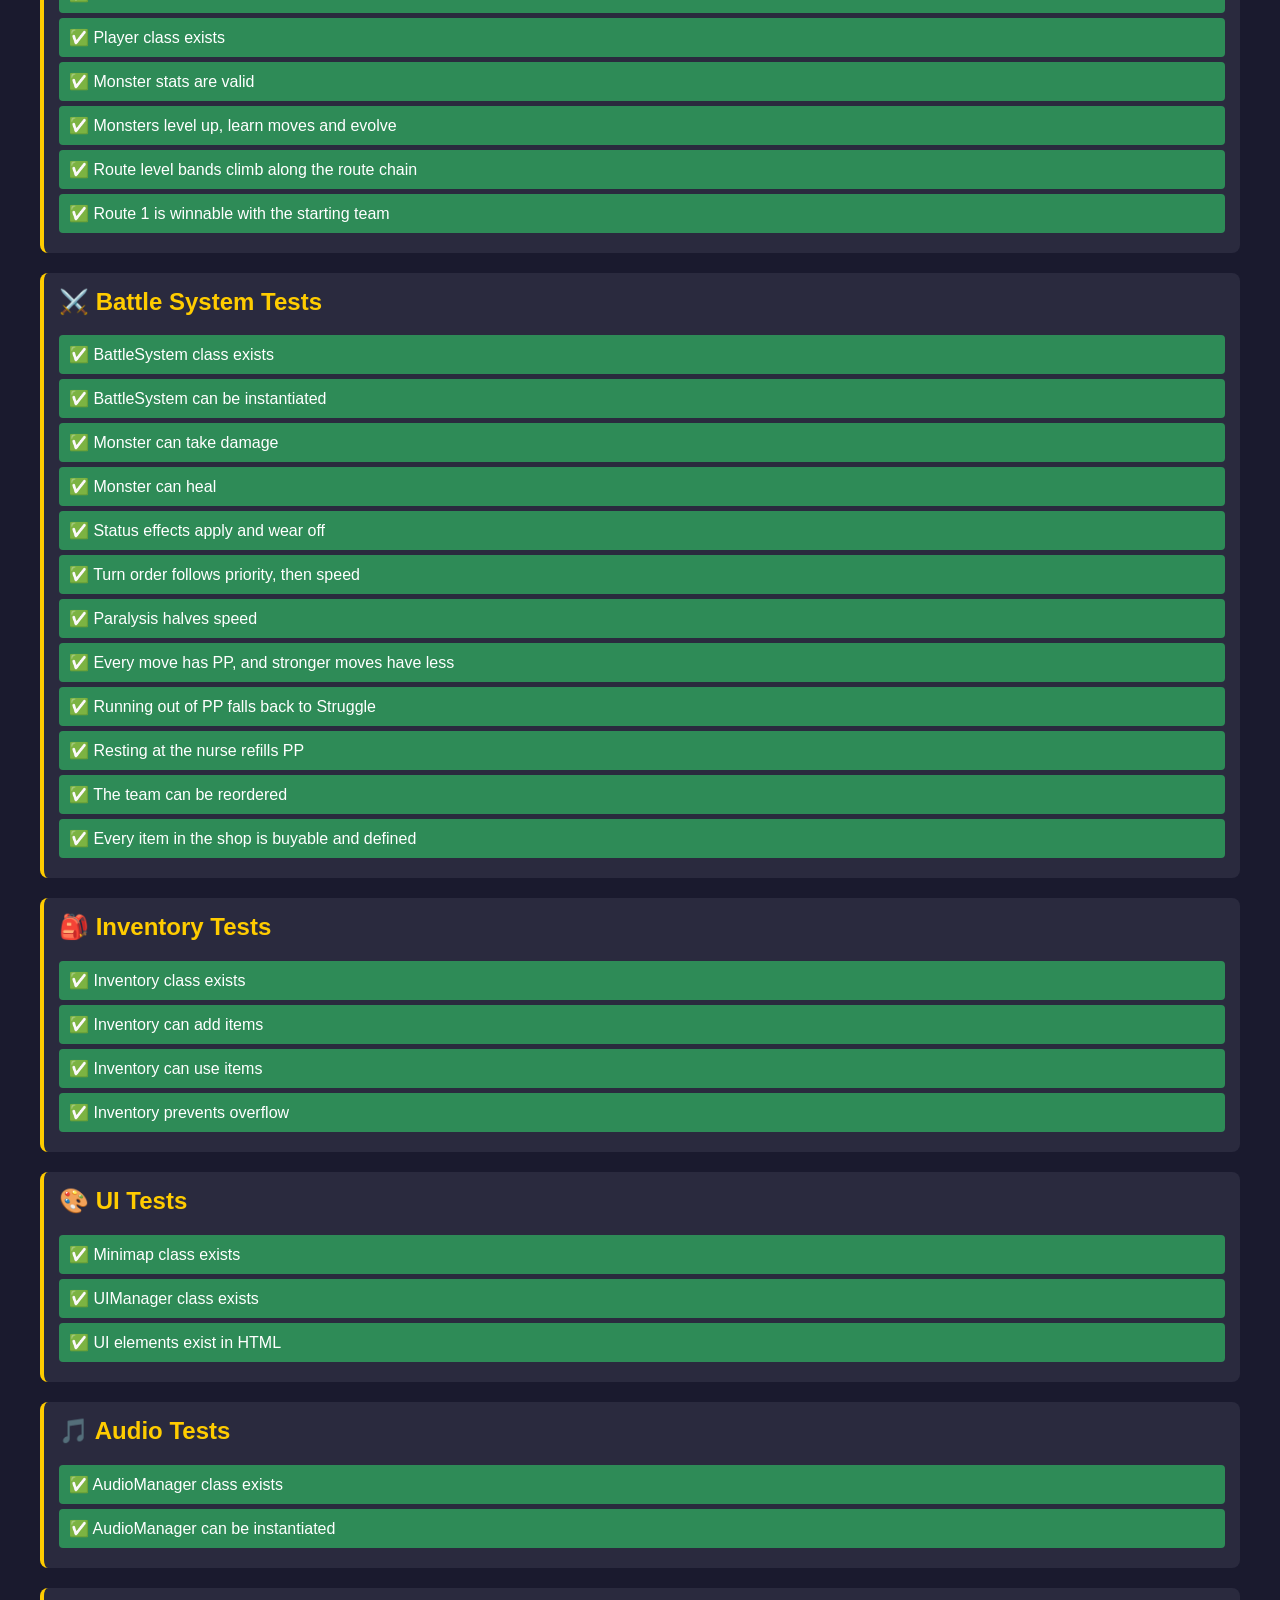
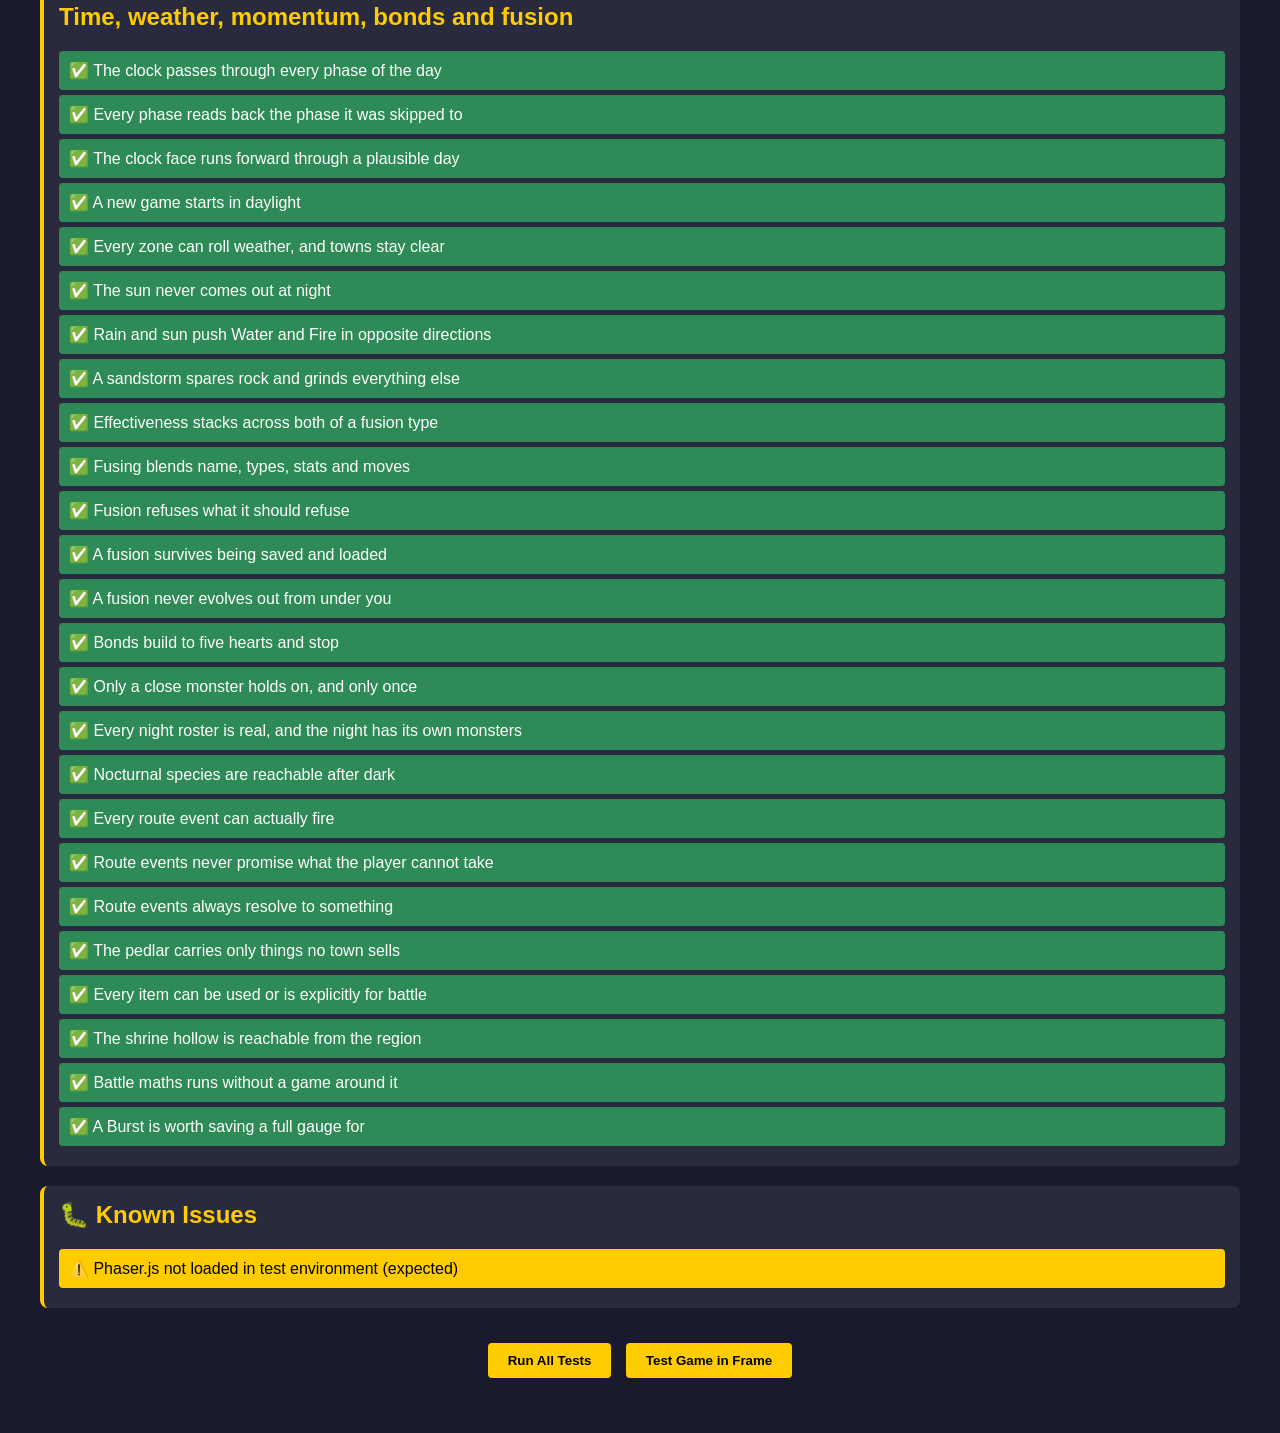
==== commit 1f07e03a: "Give the world a clock, a sky, and a shrine that eats monsters Five systems, each one meant to chang" ====
--- a/test/index.html
+++ b/test/index.html
@@ -128,6 +128,11 @@
         </div>
 
         <div class="test-section">
+            <h2>Time, weather, momentum, bonds and fusion</h2>
+            <div id="systems-tests"></div>
+        </div>
+
+        <div class="test-section">
             <h2>🐛 Known Issues</h2>
             <div id="known-issues"></div>
         </div>
@@ -402,12 +407,24 @@
             runTest('Towns are safe and have a healer and a shop', () => {
                 Object.entries(MAPS).filter(([, def]) => def.kind === 'town').forEach(([id, def]) => {
                     const roles = (def.npcs || []).map(n => n.role);
-                    if (!roles.includes('heal')) throw new Error(`${id} has no healer`);
-                    if (!roles.includes('shop')) throw new Error(`${id} has no shop`);
+
+                    // A `plain` town is a destination rather than a rest stop -
+                    // the shrine hollow deliberately has neither counter.
+                    if (!def.plain) {
+                        if (!roles.includes('heal')) throw new Error(`${id} has no healer`);
+                        if (!roles.includes('shop')) throw new Error(`${id} has no shop`);
+                    }
 
                     const map = new WorldMap(id);
                     const encounterTiles = map.tiles.flat().filter(t => t.encounter);
                     if (encounterTiles.length) throw new Error(`${id} has wild encounters`);
+
+                    // ...and if it says it is plain, the pads must really be gone
+                    if (def.plain) {
+                        const pads = map.tiles.flat()
+                            .filter(t => t.type === 'heal_pad' || t.type === 'shop_pad');
+                        if (pads.length) throw new Error(`${id} is plain but still has a counter`);
+                    }
                 });
                 return true;
             });
@@ -831,6 +848,338 @@
             frame.src = frame.src; // Refresh
         }
 
+        // Time, weather, momentum, bonds and fusion
+        function testSystems() {
+            currentSection = document.getElementById('systems-tests');
+
+            runTest('The clock passes through every phase of the day', () => {
+                const clock = new WorldClock(0);
+                const seen = new Set();
+                for (let i = 0; i < 200; i++) {
+                    clock.advance(WorldClock.DAY_MS / 200);
+                    seen.add(clock.phase.id);
+                }
+                const missing = WorldClock.PHASES.map(p => p.id).filter(id => !seen.has(id));
+                if (missing.length) throw new Error(`never reached: ${missing.join(', ')}`);
+                return true;
+            });
+
+            runTest('Every phase reads back the phase it was skipped to', () => {
+                WorldClock.PHASES.forEach(phase => {
+                    const clock = new WorldClock();
+                    clock.skipTo(phase.id);
+                    if (clock.phase.id !== phase.id) {
+                        throw new Error(`skipTo(${phase.id}) landed on ${clock.phase.id}`);
+                    }
+                });
+                return true;
+            });
+
+            runTest('The clock face runs forward through a plausible day', () => {
+                const at = (fraction) => {
+                    const clock = new WorldClock(fraction * WorldClock.DAY_MS);
+                    return clock.timeLabel;
+                };
+                // Dawn should read as morning and night as late evening, or the
+                // hour shown has nothing to do with the phase named beside it.
+                const dawn = parseInt(at(0.001), 10);
+                const night = parseInt(at(0.72), 10);
+                if (dawn < 4 || dawn > 7) return `dawn reads ${at(0.001)}`;
+                if (night < 20 || night > 23) return `night reads ${at(0.72)}`;
+                return true;
+            });
+
+            runTest('A new game starts in daylight', () => {
+                const clock = new WorldClock();
+                if (clock.isDark) throw new Error(`a fresh save starts at ${clock.timeLabel}`);
+                return true;
+            });
+
+            runTest('Every zone can roll weather, and towns stay clear', () => {
+                Object.keys(CONFIG.ZONES).forEach(zone => {
+                    for (let i = 0; i < 60; i++) {
+                        const id = rollWeather(zone, i % 2 === 0);
+                        if (!WEATHER[id]) throw new Error(`${zone} rolled unknown weather ${id}`);
+                        if (zone === 'VILLAGE' && id !== 'clear') {
+                            throw new Error(`a town rolled ${id}`);
+                        }
+                    }
+                });
+                return true;
+            });
+
+            runTest('The sun never comes out at night', () => {
+                for (let i = 0; i < 400; i++) {
+                    if (rollWeather('SAND', true) === 'sun') throw new Error('blazing sun after dark');
+                }
+                return true;
+            });
+
+            runTest('Rain and sun push Water and Fire in opposite directions', () => {
+                if (weatherDamageFactor('rain', 'Water') <= 1) throw new Error('rain does not lift Water');
+                if (weatherDamageFactor('rain', 'Fire') >= 1) throw new Error('rain does not damp Fire');
+                if (weatherDamageFactor('sun', 'Fire') <= 1) throw new Error('sun does not lift Fire');
+                if (weatherDamageFactor('sun', 'Water') >= 1) throw new Error('sun does not damp Water');
+                if (weatherDamageFactor('clear', 'Water') !== 1) throw new Error('clear weather is not neutral');
+                return true;
+            });
+
+            runTest('A sandstorm spares rock and grinds everything else', () => {
+                const rocky = new Monster('Golem', 20);
+                const soft = new Monster('Fox', 20);
+                if (weatherChipDamage('sandstorm', rocky) !== 0) throw new Error('Rock took sandstorm damage');
+                if (weatherChipDamage('sandstorm', soft) <= 0) throw new Error('a Fire type shrugged off a sandstorm');
+                if (weatherChipDamage('rain', soft) !== 0) throw new Error('rain dealt chip damage');
+                return true;
+            });
+
+            runTest('Effectiveness stacks across both of a fusion type', () => {
+                if (getEffectivenessAgainst('Water', ['Fire', 'Rock']) !== 4) {
+                    throw new Error('a double weakness did not stack');
+                }
+                if (getEffectivenessAgainst('Water', 'Fire') !== 2) {
+                    throw new Error('a bare type string was not handled');
+                }
+                if (getEffectivenessAgainst('Grass', ['Fire', 'Fire']) >= 1) {
+                    throw new Error('a double resistance did not stack');
+                }
+                return true;
+            });
+
+            runTest('Fusing blends name, types, stats and moves', () => {
+                const fox = new Monster('Fox', 14);
+                const golem = new Monster('Golem', 12);
+                const fused = fuseMonsters(fox, golem);
+
+                if (!fused) throw new Error('fusion refused a legal pair');
+                if (fused.level !== 14) throw new Error(`level ${fused.level}, expected the higher parent`);
+                if (fused.type !== 'Fire' || fused.secondType !== 'Rock') {
+                    throw new Error(`types came out ${fused.typeLabel}`);
+                }
+                if (!fused.moves.length || fused.moves.length > 4) {
+                    throw new Error(`${fused.moves.length} moves`);
+                }
+                // Every move has to come from one of the two parents
+                const parentMoves = new Set([...fox.moves, ...golem.moves]);
+                const invented = fused.moves.filter(m => !parentMoves.has(m));
+                if (invented.length) throw new Error(`invented moves: ${invented.join(', ')}`);
+                if (fused.maxHp <= Math.min(fox.maxHp, golem.maxHp)) {
+                    throw new Error('the fusion is frailer than its weaker parent');
+                }
+                return true;
+            });
+
+            runTest('Fusion refuses what it should refuse', () => {
+                const fox = new Monster('Fox', 10);
+                const legendary = new Monster('Volcanor', 30);
+                const fused = fuseMonsters(fox, new Monster('Rat', 10));
+
+                if (canFuse(fox, fox).ok) throw new Error('fused a monster with itself');
+                if (canFuse(fox, legendary).ok) throw new Error('fused a legendary');
+                if (canFuse(fused, fox).ok) throw new Error('fused an existing fusion');
+                return true;
+            });
+
+            runTest('A fusion survives being saved and loaded', () => {
+                const fused = fuseMonsters(new Monster('Owl', 18), new Monster('Crab', 16));
+                const restored = Monster.fromData(JSON.parse(JSON.stringify(fused.getSaveData())));
+
+                ['name', 'level', 'type', 'secondType', 'maxHp', 'attack', 'defense', 'speed']
+                    .forEach(field => {
+                        if (restored[field] !== fused[field]) {
+                            throw new Error(`${field}: ${restored[field]} != ${fused[field]}`);
+                        }
+                    });
+                if (!restored.isFused) throw new Error('came back as an ordinary monster');
+                if (restored.getSpriteKey() !== fused.getSpriteKey()) throw new Error('lost its sprite');
+                return true;
+            });
+
+            runTest('A fusion never evolves out from under you', () => {
+                const fused = fuseMonsters(new Monster('Slime', 14), new Monster('Rat', 14));
+                const before = fused.name;
+                fused.gainExp(100000);
+                if (fused.name !== before) throw new Error(`turned into ${fused.name}`);
+                return true;
+            });
+
+            runTest('Bonds build to five hearts and stop', () => {
+                const monster = new Monster('Fox', 10);
+                if (monster.bondHearts !== 0) throw new Error('starts with hearts');
+
+                for (let i = 0; i < 40; i++) monster.addBond(24);
+                if (monster.bondHearts !== 5) throw new Error(`ended on ${monster.bondHearts} hearts`);
+                if (monster.bond > Monster.MAX_BOND) throw new Error('bond ran past its cap');
+                if (monster.critChance() <= CONFIG.CRIT_CHANCE) throw new Error('bond did not improve crits');
+                return true;
+            });
+
+            runTest('Only a close monster holds on, and only once', () => {
+                const stranger = new Monster('Fox', 20);
+                stranger.hp = Math.floor(stranger.maxHp / 2);
+                for (let i = 0; i < 200; i++) {
+                    if (stranger.tryHangOn(9999)) throw new Error('a monster with no bond held on');
+                }
+
+                const friend = new Monster('Fox', 20);
+                friend.bond = Monster.MAX_BOND;
+
+                // Never from full health, and never against a survivable hit
+                if (friend.tryHangOn(9999)) throw new Error('held on from full health');
+                friend.hp = Math.floor(friend.maxHp / 2);
+                if (friend.tryHangOn(1)) throw new Error('held on against a harmless hit');
+
+                let held = false;
+                for (let i = 0; i < 200 && !held; i++) {
+                    friend.heldOn = false;
+                    friend.hp = Math.floor(friend.maxHp / 2);
+                    held = friend.tryHangOn(9999);
+                }
+                if (!held) throw new Error('a five-heart monster never held on in 200 tries');
+                if (friend.hp !== 1) throw new Error(`held on at ${friend.hp} HP`);
+                if (friend.tryHangOn(9999)) throw new Error('held on twice in one battle');
+                return true;
+            });
+
+            runTest('Every night roster is real, and the night has its own monsters', () => {
+                Object.entries(CONFIG.ZONES).forEach(([zone, data]) => {
+                    (data.night || []).forEach(name => {
+                        if (!SPECIES[name]) throw new Error(`${zone} lists unknown night monster ${name}`);
+                    });
+                });
+
+                if (!NOCTURNAL.length) throw new Error('no nocturnal species exist');
+
+                // Nothing that only comes out at night may show up in daylight
+                Object.keys(CONFIG.ZONES).forEach(zone => {
+                    for (let i = 0; i < 200; i++) {
+                        const name = getRandomMonsterForZone(zone, false);
+                        if (isNocturnal(name)) throw new Error(`${name} appeared in ${zone} by day`);
+                    }
+                });
+                return true;
+            });
+
+            runTest('Nocturnal species are reachable after dark', () => {
+                const reachable = new Set();
+                Object.keys(CONFIG.ZONES).forEach(zone => {
+                    for (let i = 0; i < 400; i++) reachable.add(getRandomMonsterForZone(zone, true));
+                });
+                // An evolution need not appear in the wild; its base form must
+                const unreachable = NOCTURNAL.filter(name => {
+                    const isEvolution = Object.values(SPECIES).some(s => s.evolvesTo === name);
+                    return !isEvolution && !reachable.has(name);
+                });
+                if (unreachable.length) throw new Error(`never appears: ${unreachable.join(', ')}`);
+                return true;
+            });
+
+            runTest('Every route event can actually fire', () => {
+                const contexts = [
+                    { coins: 500, teamSize: 1, isNight: false, weather: 'clear' },
+                    { coins: 500, teamSize: 1, isNight: true, weather: 'rain' },
+                    { coins: 0, teamSize: CONFIG.MAX_MONSTERS_IN_TEAM, isNight: true, weather: 'fog' }
+                ];
+                const seen = new Set();
+                contexts.forEach(ctx => eligibleRouteEvents(ctx).forEach(e => seen.add(e.id)));
+
+                const never = ROUTE_EVENTS.filter(e => !seen.has(e.id)).map(e => e.id);
+                if (never.length) throw new Error(`unreachable events: ${never.join(', ')}`);
+                return true;
+            });
+
+            runTest('Route events never promise what the player cannot take', () => {
+                // A full team must not be offered a stray, and a broke player
+                // must not be walked into a shop they cannot buy from.
+                const full = { coins: 0, teamSize: CONFIG.MAX_MONSTERS_IN_TEAM, isNight: false, weather: 'clear' };
+                const offered = eligibleRouteEvents(full).map(e => e.id);
+
+                if (offered.includes('stray')) throw new Error('offered a stray to a full team');
+                if (offered.includes('pedlar')) throw new Error('opened a shop for a player with no coins');
+                if (!offered.length) throw new Error('nothing at all can happen to a full, broke team');
+                return true;
+            });
+
+            runTest('Route events always resolve to something', () => {
+                for (let i = 0; i < 300; i++) {
+                    const event = rollRouteEvent({
+                        coins: Math.random() * 400, teamSize: 1 + Math.floor(Math.random() * 6),
+                        isNight: Math.random() < 0.5, weather: Math.random() < 0.5 ? 'clear' : 'rain'
+                    });
+                    if (!event || !event.id || !event.lines?.length) throw new Error('rolled an empty event');
+                }
+                return true;
+            });
+
+            runTest('The pedlar carries only things no town sells', () => {
+                CONFIG.PEDLAR_STOCK.forEach(name => {
+                    const item = CONFIG.ITEMS[name];
+                    if (!item) throw new Error(`the pedlar sells unknown item ${name}`);
+                    if (!item.price) throw new Error(`${name} has no price`);
+                });
+                const rare = Object.entries(CONFIG.ITEMS).filter(([, i]) => i.rare).map(([n]) => n);
+                const unsold = rare.filter(name => !CONFIG.PEDLAR_STOCK.includes(name));
+                if (unsold.length) throw new Error(`no way to buy: ${unsold.join(', ')}`);
+                return true;
+            });
+
+            runTest('Every item can be used or is explicitly for battle', () => {
+                // Guards the crash where the menu called a method that did not
+                // exist: every item type must have a branch in Player.useItem.
+                const handled = ['heal', 'cure', 'ball', 'pp', 'bond'];
+                const unknown = Object.entries(CONFIG.ITEMS)
+                    .filter(([, item]) => !handled.includes(item.type))
+                    .map(([name, item]) => `${name} (${item.type})`);
+                if (unknown.length) throw new Error(`no handler for: ${unknown.join(', ')}`);
+                if (typeof Player.prototype.useItem !== 'function') {
+                    throw new Error('Player.useItem does not exist');
+                }
+                return true;
+            });
+
+            runTest('The shrine hollow is reachable from the region', () => {
+                const reachable = new Set([STARTING_MAP]);
+                const queue = [STARTING_MAP];
+                while (queue.length) {
+                    const id = queue.shift();
+                    (getMapDef(id).exits || []).forEach(exit => {
+                        if (reachable.has(exit.to)) return;
+                        reachable.add(exit.to);
+                        queue.push(exit.to);
+                    });
+                }
+                const stranded = Object.keys(MAPS).filter(id => !reachable.has(id));
+                if (stranded.length) throw new Error(`cannot be walked to: ${stranded.join(', ')}`);
+                return true;
+            });
+
+            runTest('Battle maths runs without a game around it', () => {
+                // The world's clock and weather live on a global the test page
+                // never creates. Reading them through currentClock() and
+                // currentWeather() keeps the rules testable on their own.
+                if (typeof gameState !== 'undefined') return 'a game exists, so this proves nothing';
+                if (currentClock() !== null) throw new Error('currentClock() invented a clock');
+                if (currentWeather() !== 'clear') throw new Error('currentWeather() invented weather');
+
+                const scene = { events: { emit: () => {} }, time: { delayedCall: () => {} } };
+                const battle = new BattleSystem(scene);
+                const result = battle.calculateDamage(new Monster('Fox', 20), new Monster('Owl', 20), getMove('Ember'));
+                if (!(result.damage > 0)) throw new Error('no damage without a running game');
+
+                battle.player = { getInventory: () => null };
+                battle.opponent = { isWild: true, team: [new Monster('Rat', 5)], index: 0 };
+                const chance = battle.catchChance('Monster Ball');
+                if (!(chance > 0 && chance <= 1)) throw new Error(`catch chance came out ${chance}`);
+                return true;
+            });
+
+            runTest('A Burst is worth saving a full gauge for', () => {
+                if (!(CONFIG.BURST_MULTIPLIER > 1)) throw new Error('a Burst does no extra damage');
+                if (!(BattleSystem.MAX_MOMENTUM > 0)) throw new Error('the gauge has no size');
+                return true;
+            });
+        }
+
         function runAllTests() {
             // Reset results
             testResults = { total: 0, passed: 0, failed: 0, warnings: 0, issues: [] };
@@ -844,6 +1193,7 @@
             document.getElementById('inventory-tests').innerHTML = '';
             document.getElementById('ui-tests').innerHTML = '';
             document.getElementById('audio-tests').innerHTML = '';
+            document.getElementById('systems-tests').innerHTML = '';
             document.getElementById('known-issues').innerHTML = '';
             
             // Load game files
@@ -855,6 +1205,10 @@
                 '../js/data/Moves.js',
                 '../js/data/Species.js',
                 '../js/data/Maps.js',
+                '../js/data/Fusion.js',
+                '../js/systems/WorldClock.js',
+                '../js/systems/Weather.js',
+                '../js/systems/RouteEvents.js',
                 '../js/world/TileTextures.js',
                 '../js/world/WorldMap.js',
                 '../js/entities/Monster.js',
@@ -882,6 +1236,7 @@
                     testInventory();
                     testUI();
                     testAudio();
+                    testSystems();
                     checkKnownIssues();
                     return;
                 }
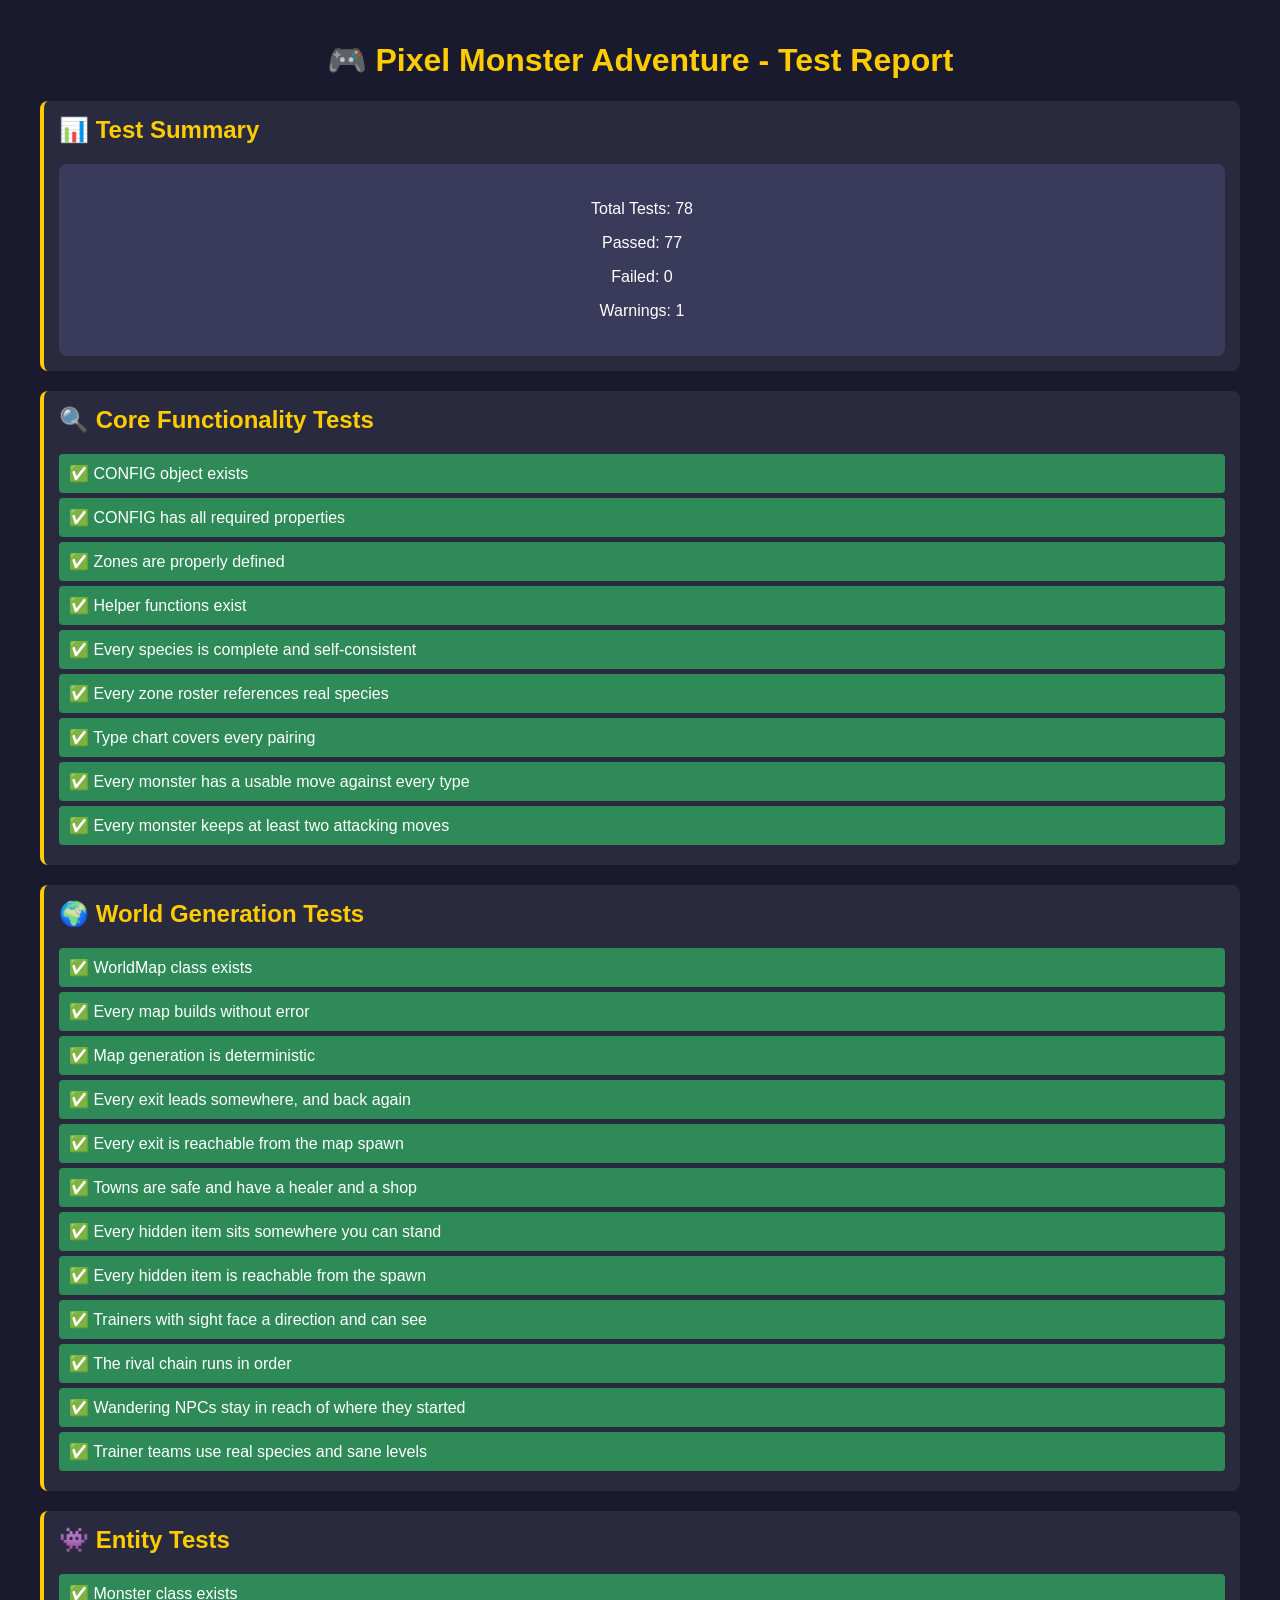
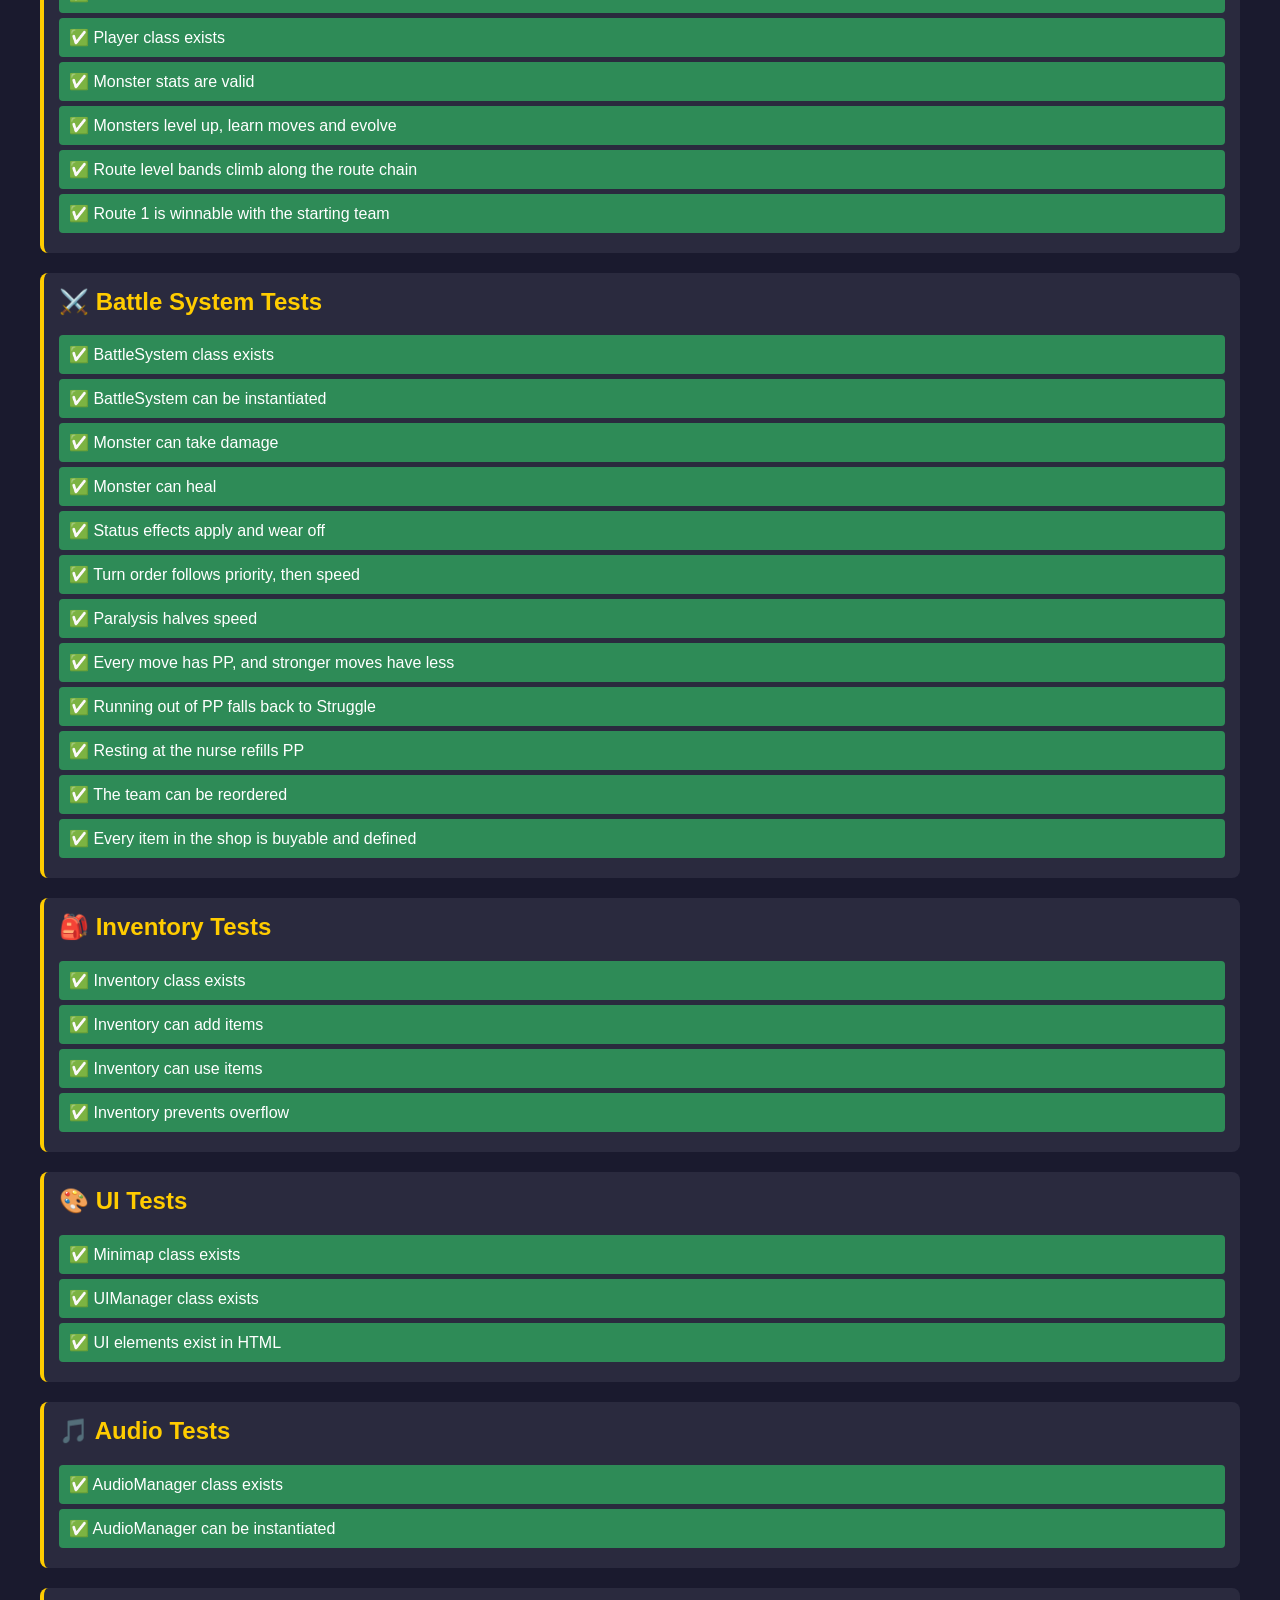
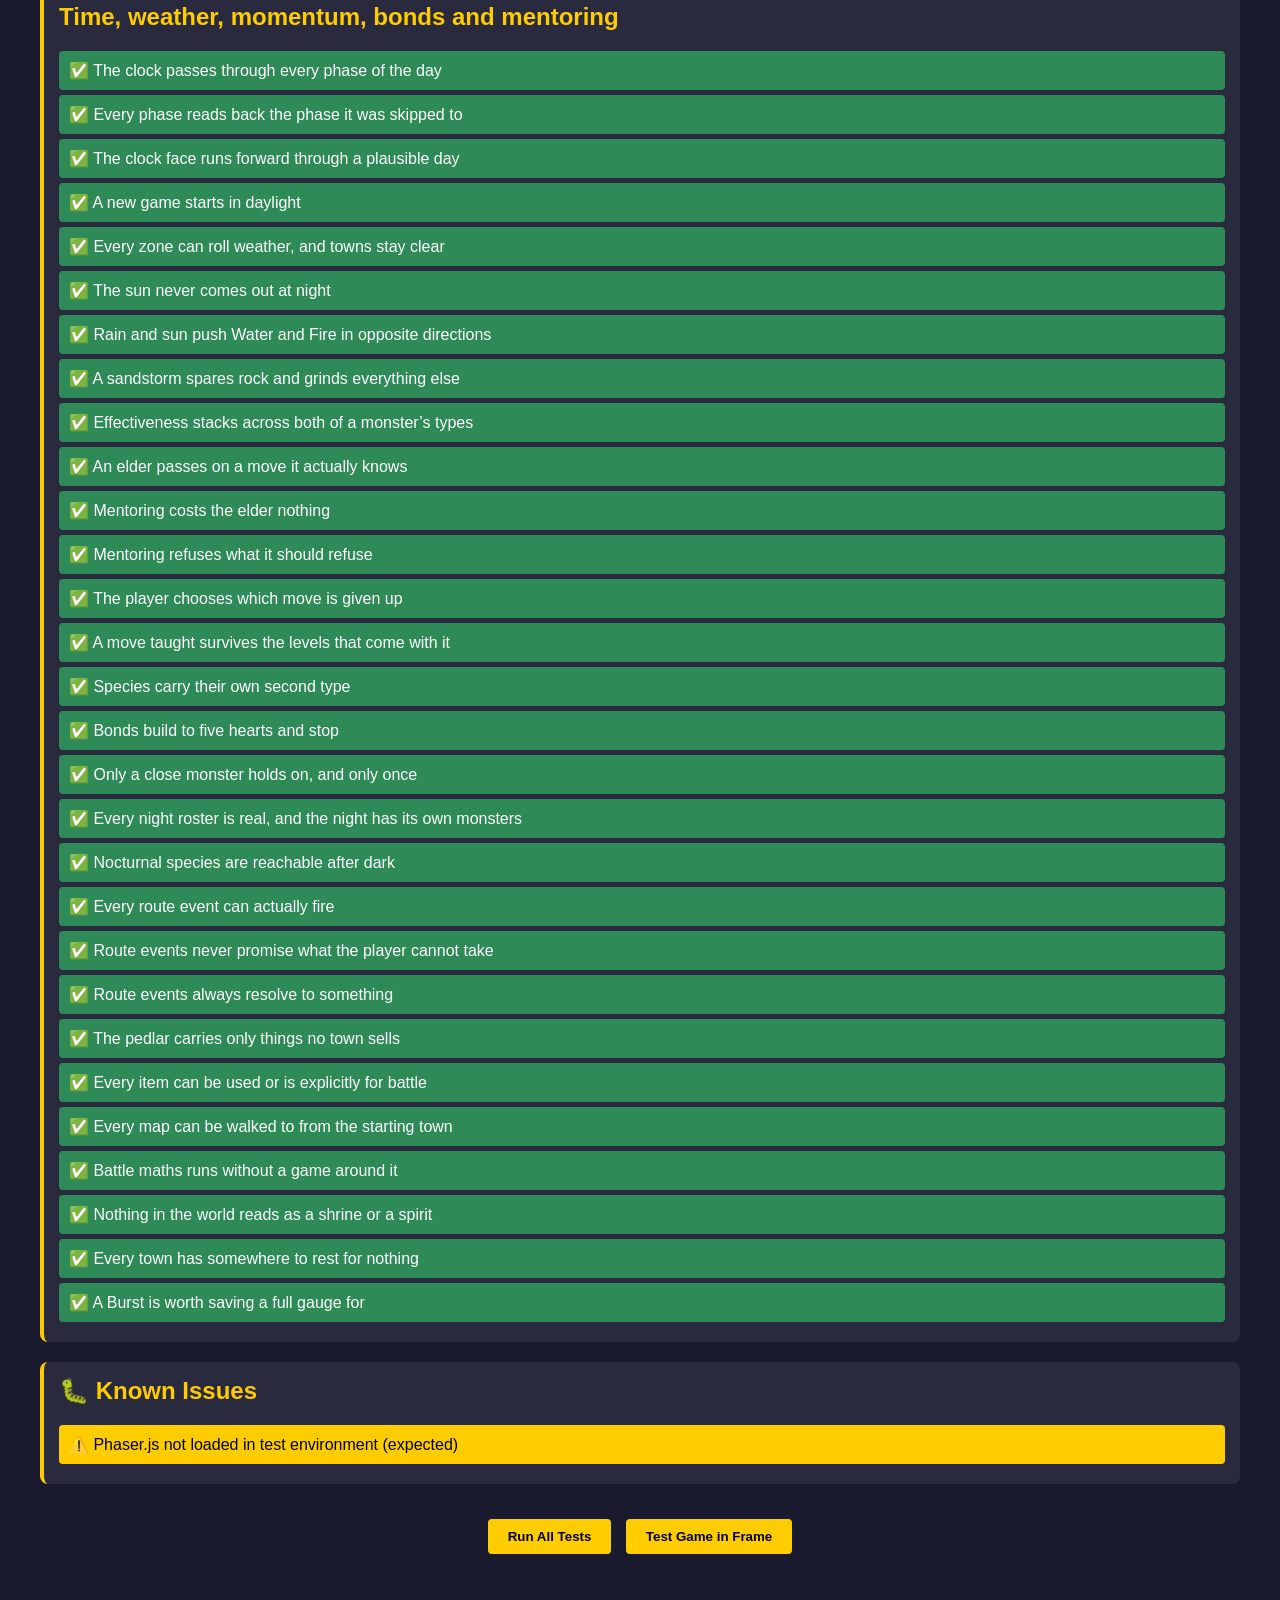
==== commit 6192252a: "Trade the shrine for a rest house, and redraw the world Two requests in one round: keep the game cle" ====
--- a/test/index.html
+++ b/test/index.html
@@ -128,7 +128,7 @@
         </div>
 
         <div class="test-section">
-            <h2>Time, weather, momentum, bonds and fusion</h2>
+            <h2>Time, weather, momentum, bonds and mentoring</h2>
             <div id="systems-tests"></div>
         </div>
 
@@ -409,7 +409,7 @@
                     const roles = (def.npcs || []).map(n => n.role);
 
                     // A `plain` town is a destination rather than a rest stop -
-                    // the shrine hollow deliberately has neither counter.
+                    // Willow Rest deliberately has no shop counter.
                     if (!def.plain) {
                         if (!roles.includes('heal')) throw new Error(`${id} has no healer`);
                         if (!roles.includes('shop')) throw new Error(`${id} has no shop`);
@@ -848,7 +848,7 @@
             frame.src = frame.src; // Refresh
         }
 
-        // Time, weather, momentum, bonds and fusion
+        // Time, weather, momentum, bonds and mentoring
         function testSystems() {
             currentSection = document.getElementById('systems-tests');
 
@@ -933,7 +933,7 @@
                 return true;
             });
 
-            runTest('Effectiveness stacks across both of a fusion type', () => {
+            runTest('Effectiveness stacks across both of a monster\u2019s types', () => {
                 if (getEffectivenessAgainst('Water', ['Fire', 'Rock']) !== 4) {
                     throw new Error('a double weakness did not stack');
                 }
@@ -946,60 +946,110 @@
                 return true;
             });
 
-            runTest('Fusing blends name, types, stats and moves', () => {
-                const fox = new Monster('Fox', 14);
-                const golem = new Monster('Golem', 12);
-                const fused = fuseMonsters(fox, golem);
-
-                if (!fused) throw new Error('fusion refused a legal pair');
-                if (fused.level !== 14) throw new Error(`level ${fused.level}, expected the higher parent`);
-                if (fused.type !== 'Fire' || fused.secondType !== 'Rock') {
-                    throw new Error(`types came out ${fused.typeLabel}`);
-                }
-                if (!fused.moves.length || fused.moves.length > 4) {
-                    throw new Error(`${fused.moves.length} moves`);
-                }
-                // Every move has to come from one of the two parents
-                const parentMoves = new Set([...fox.moves, ...golem.moves]);
-                const invented = fused.moves.filter(m => !parentMoves.has(m));
-                if (invented.length) throw new Error(`invented moves: ${invented.join(', ')}`);
-                if (fused.maxHp <= Math.min(fox.maxHp, golem.maxHp)) {
-                    throw new Error('the fusion is frailer than its weaker parent');
-                }
-                return true;
-            });
-
-            runTest('Fusion refuses what it should refuse', () => {
-                const fox = new Monster('Fox', 10);
-                const legendary = new Monster('Volcanor', 30);
-                const fused = fuseMonsters(fox, new Monster('Rat', 10));
-
-                if (canFuse(fox, fox).ok) throw new Error('fused a monster with itself');
-                if (canFuse(fox, legendary).ok) throw new Error('fused a legendary');
-                if (canFuse(fused, fox).ok) throw new Error('fused an existing fusion');
-                return true;
-            });
-
-            runTest('A fusion survives being saved and loaded', () => {
-                const fused = fuseMonsters(new Monster('Owl', 18), new Monster('Crab', 16));
-                const restored = Monster.fromData(JSON.parse(JSON.stringify(fused.getSaveData())));
-
-                ['name', 'level', 'type', 'secondType', 'maxHp', 'attack', 'defense', 'speed']
-                    .forEach(field => {
-                        if (restored[field] !== fused[field]) {
-                            throw new Error(`${field}: ${restored[field]} != ${fused[field]}`);
-                        }
-                    });
-                if (!restored.isFused) throw new Error('came back as an ordinary monster');
-                if (restored.getSpriteKey() !== fused.getSpriteKey()) throw new Error('lost its sprite');
-                return true;
-            });
-
-            runTest('A fusion never evolves out from under you', () => {
-                const fused = fuseMonsters(new Monster('Slime', 14), new Monster('Rat', 14));
-                const before = fused.name;
-                fused.gainExp(100000);
-                if (fused.name !== before) throw new Error(`turned into ${fused.name}`);
+            runTest('An elder passes on a move it actually knows', () => {
+                const teacher = new Monster('Pyrefox', 24);
+                const student = new Monster('Fox', 10);
+
+                const options = teachableMoves(teacher, student);
+                if (!options.length) throw new Error('nothing to teach');
+                if (options.some(name => !teacher.moves.includes(name))) {
+                    throw new Error('offered a move the elder does not know');
+                }
+                if (options.some(name => student.moves.includes(name))) {
+                    throw new Error('offered a move the student already has');
+                }
+
+                const result = mentor(teacher, student, options[0]);
+                if (!result) throw new Error('refused a legal pairing');
+                if (!student.moves.includes(options[0])) throw new Error('the move did not stick');
+                if (result.levelsGained < 1) throw new Error('the student learned nothing but a move');
+                return true;
+            });
+
+            runTest('Mentoring costs the elder nothing', () => {
+                const teacher = new Monster('Rattler', 30);
+                const student = new Monster('Rat', 12);
+                const before = {
+                    level: teacher.level, hp: teacher.hp,
+                    moves: teacher.moves.join(','), name: teacher.name
+                };
+
+                mentor(teacher, student, teachableMoves(teacher, student)[0]);
+
+                if (teacher.level !== before.level) throw new Error('the elder lost levels');
+                if (teacher.hp !== before.hp) throw new Error('the elder lost health');
+                if (teacher.moves.join(',') !== before.moves) throw new Error('the elder lost moves');
+                if (teacher.name !== before.name) throw new Error('the elder was changed');
+                return true;
+            });
+
+            runTest('Mentoring refuses what it should refuse', () => {
+                const older = new Monster('Pyrefox', 24);
+                const barelyOlder = new Monster('Rat', 7);
+                const younger = new Monster('Rat', 6);
+
+                if (canMentor(older, older).ok) throw new Error('taught itself');
+                if (canMentor(barelyOlder, younger).ok) throw new Error('a one-level gap was allowed');
+
+                // A student that already knows the lot has nothing to gain
+                const twin = new Monster('Fox', 10);
+                const same = new Monster('Fox', 30);
+                same.moves = [...twin.moves];
+                if (canMentor(same, twin).ok) throw new Error('taught a student that knew everything');
+                return true;
+            });
+
+            runTest('The player chooses which move is given up', () => {
+                const teacher = new Monster('Oozer', 40);
+                const student = new Monster('Turtle', 34);
+                if (student.moves.length !== 4) throw new Error('this case needs a full moveset');
+
+                const learning = teachableMoves(teacher, student)[0];
+                const giving = student.moves[1];
+
+                // Naming nothing is refused rather than silently dropping one
+                const clone = Monster.fromData(student.getSaveData());
+                if (mentor(teacher, clone, learning)) throw new Error('dropped a move unasked');
+
+                const result = mentor(teacher, student, learning, giving);
+                if (!result) throw new Error('refused a legal swap');
+                if (student.moves.includes(giving)) throw new Error('kept the move it was told to drop');
+                if (!student.moves.includes(learning)) throw new Error('did not learn the new move');
+                if (student.moves.length > 4) throw new Error('ended up with five moves');
+                return true;
+            });
+
+            runTest('A move taught survives the levels that come with it', () => {
+                // The student can evolve and learn moves of its own on the way,
+                // and those must not push the taught move off the end.
+                const teacher = new Monster('Stormwing', 36);
+                const student = new Monster('Bird', 9);
+                const learning = teachableMoves(teacher, student)
+                    .find(name => !getMovesForLevel('Stormwing', 40).includes(name))
+                    || teachableMoves(teacher, student)[0];
+
+                mentor(teacher, student, learning, student.moves[0]);
+
+                if (!student.moves.includes(learning)) {
+                    throw new Error(`${learning} was lost to levelling`);
+                }
+                return true;
+            });
+
+            runTest('Species carry their own second type', () => {
+                const dual = DEX_ORDER.filter(name => getSpecies(name).type2);
+                if (!dual.length) throw new Error('no species has a second type');
+
+                dual.forEach(name => {
+                    const monster = new Monster(name, 20);
+                    if (monster.getTypes().length !== 2) throw new Error(`${name} has one type`);
+                    if (!TYPES.includes(monster.secondType)) throw new Error(`${name} has an unknown second type`);
+                    if (monster.secondType === monster.type) throw new Error(`${name} is doubled up`);
+                });
+
+                // And it survives a save, since it comes off the species
+                const restored = Monster.fromData(new Monster(dual[0], 20).getSaveData());
+                if (restored.getTypes().length !== 2) throw new Error('lost its second type on load');
                 return true;
             });
 
@@ -1137,7 +1187,7 @@
                 return true;
             });
 
-            runTest('The shrine hollow is reachable from the region', () => {
+            runTest('Every map can be walked to from the starting town', () => {
                 const reachable = new Set([STARTING_MAP]);
                 const queue = [STARTING_MAP];
                 while (queue.length) {
@@ -1170,6 +1220,54 @@
                 battle.opponent = { isWild: true, team: [new Monster('Rat', 5)], index: 0 };
                 const chance = battle.catchChance('Monster Ball');
                 if (!(chance > 0 && chance <= 1)) throw new Error(`catch chance came out ${chance}`);
+                return true;
+            });
+
+            runTest('Nothing in the world reads as a shrine or a spirit', () => {
+                // A standing check on the tone the game was asked to keep. It
+                // reads every line of dialogue and every name in the region.
+                const banned = ['shrine', 'altar', 'idol', 'occult', 'spirit',
+                                'wraith', 'ghost', 'haunt', 'curse', 'demon',
+                                'ritual', 'omen', 'fortune', 'seance'];
+
+                const text = [];
+                Object.entries(MAPS).forEach(([id, def]) => {
+                    text.push(id, def.name);
+                    (def.npcs || []).forEach(npc => {
+                        text.push(...(npc.lines || []), ...(npc.afterGift || []));
+                        if (npc.trainer) {
+                            text.push(npc.trainer.title, ...(npc.trainer.intro || []),
+                                      ...(npc.trainer.defeat || []));
+                        }
+                    });
+                });
+                DEX_ORDER.forEach(name => text.push(name));
+                ROUTE_EVENTS.forEach(event => text.push(...event.lines, event.speaker || ''));
+
+                // Whole words only - "omen" lives inside "moment", and a
+                // substring match turns this into a nuisance rather than a guard
+                const found = [];
+                text.filter(Boolean).forEach(line => {
+                    banned.forEach(word => {
+                        if (new RegExp(`\\b${word}`, 'i').test(String(line))) {
+                            found.push(`"${word}" in "${line}"`);
+                        }
+                    });
+                });
+
+                if (found.length) throw new Error(found.slice(0, 3).join('; '));
+                return true;
+            });
+
+            runTest('Every town has somewhere to rest for nothing', () => {
+                // Healing is free everywhere and always has been; this keeps it
+                // that way if a shop is ever tempted to charge for it.
+                Object.entries(MAPS)
+                    .filter(([, def]) => def.kind === 'town')
+                    .forEach(([id, def]) => {
+                        const heals = (def.npcs || []).some(npc => npc.role === 'heal');
+                        if (!heals) throw new Error(`${id} has nowhere to rest`);
+                    });
                 return true;
             });
 
@@ -1205,7 +1303,7 @@
                 '../js/data/Moves.js',
                 '../js/data/Species.js',
                 '../js/data/Maps.js',
-                '../js/data/Fusion.js',
+                '../js/data/Mentoring.js',
                 '../js/systems/WorldClock.js',
                 '../js/systems/Weather.js',
                 '../js/systems/RouteEvents.js',
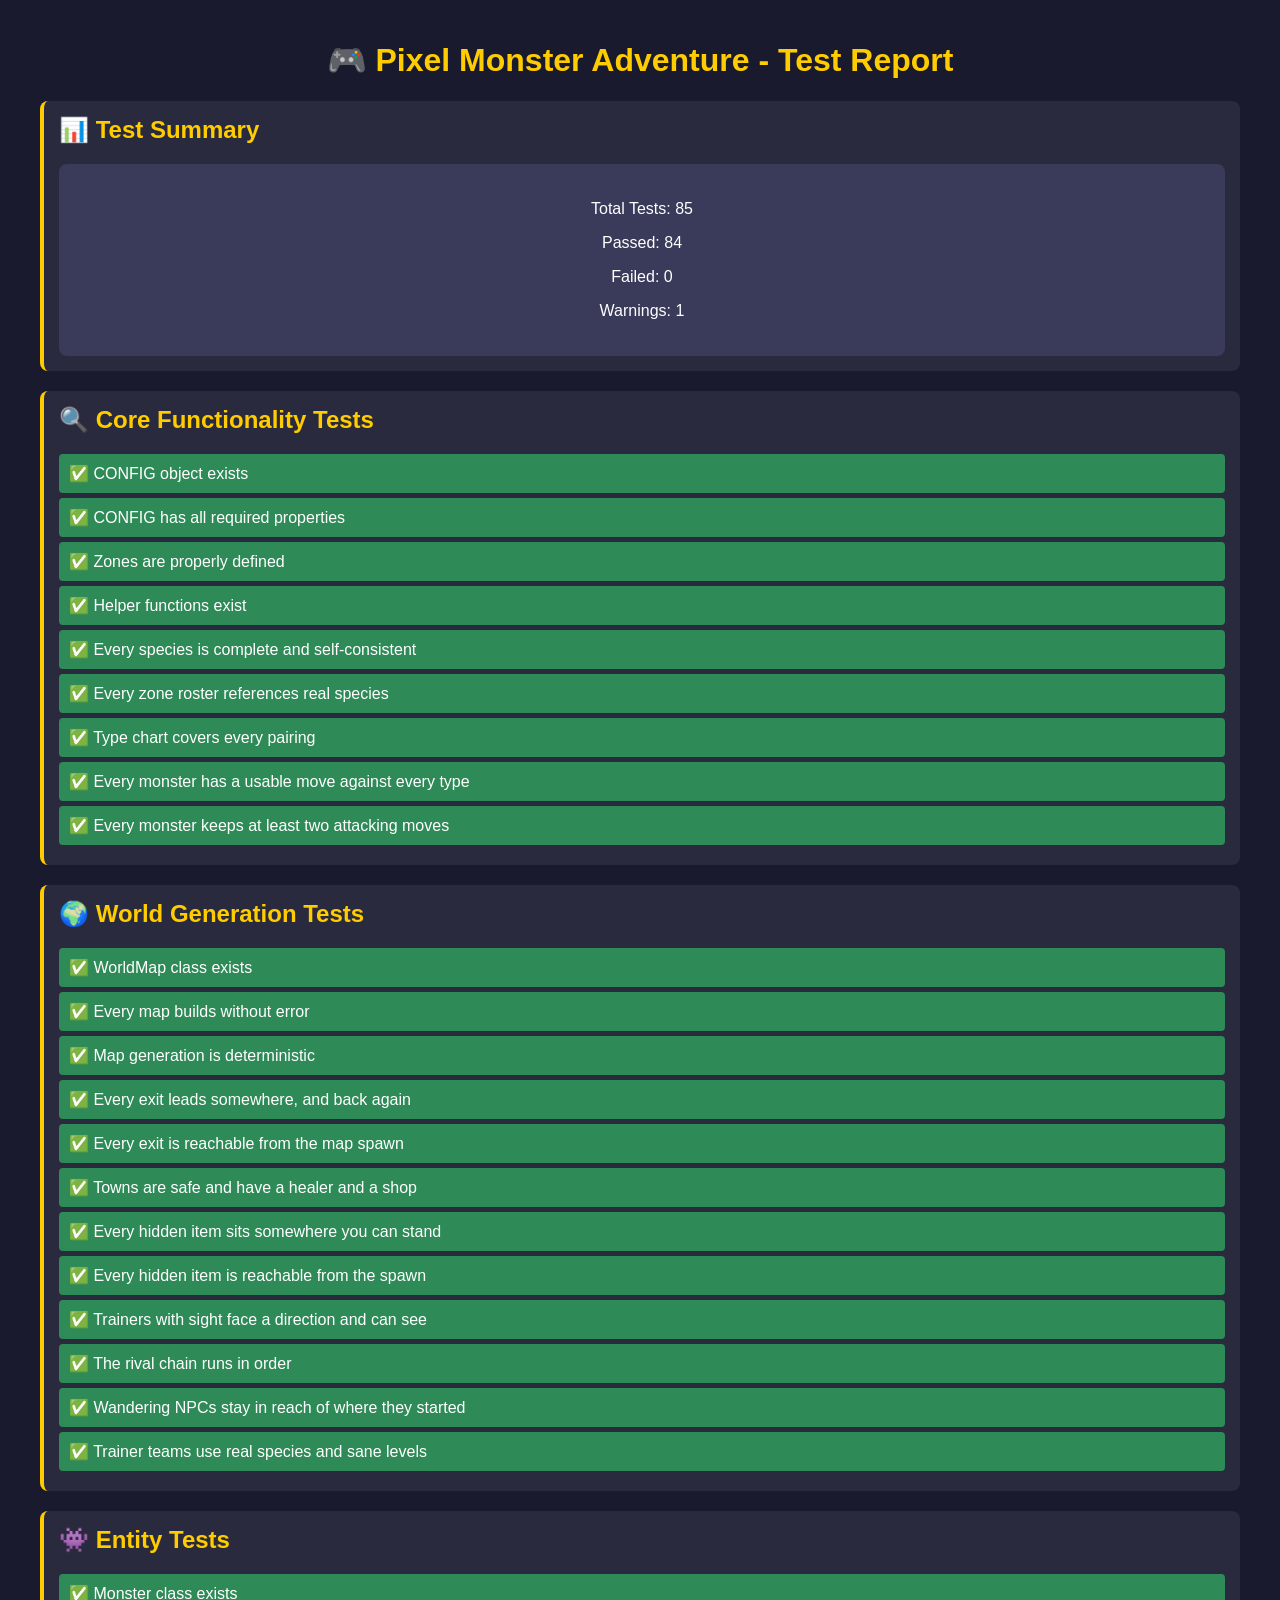
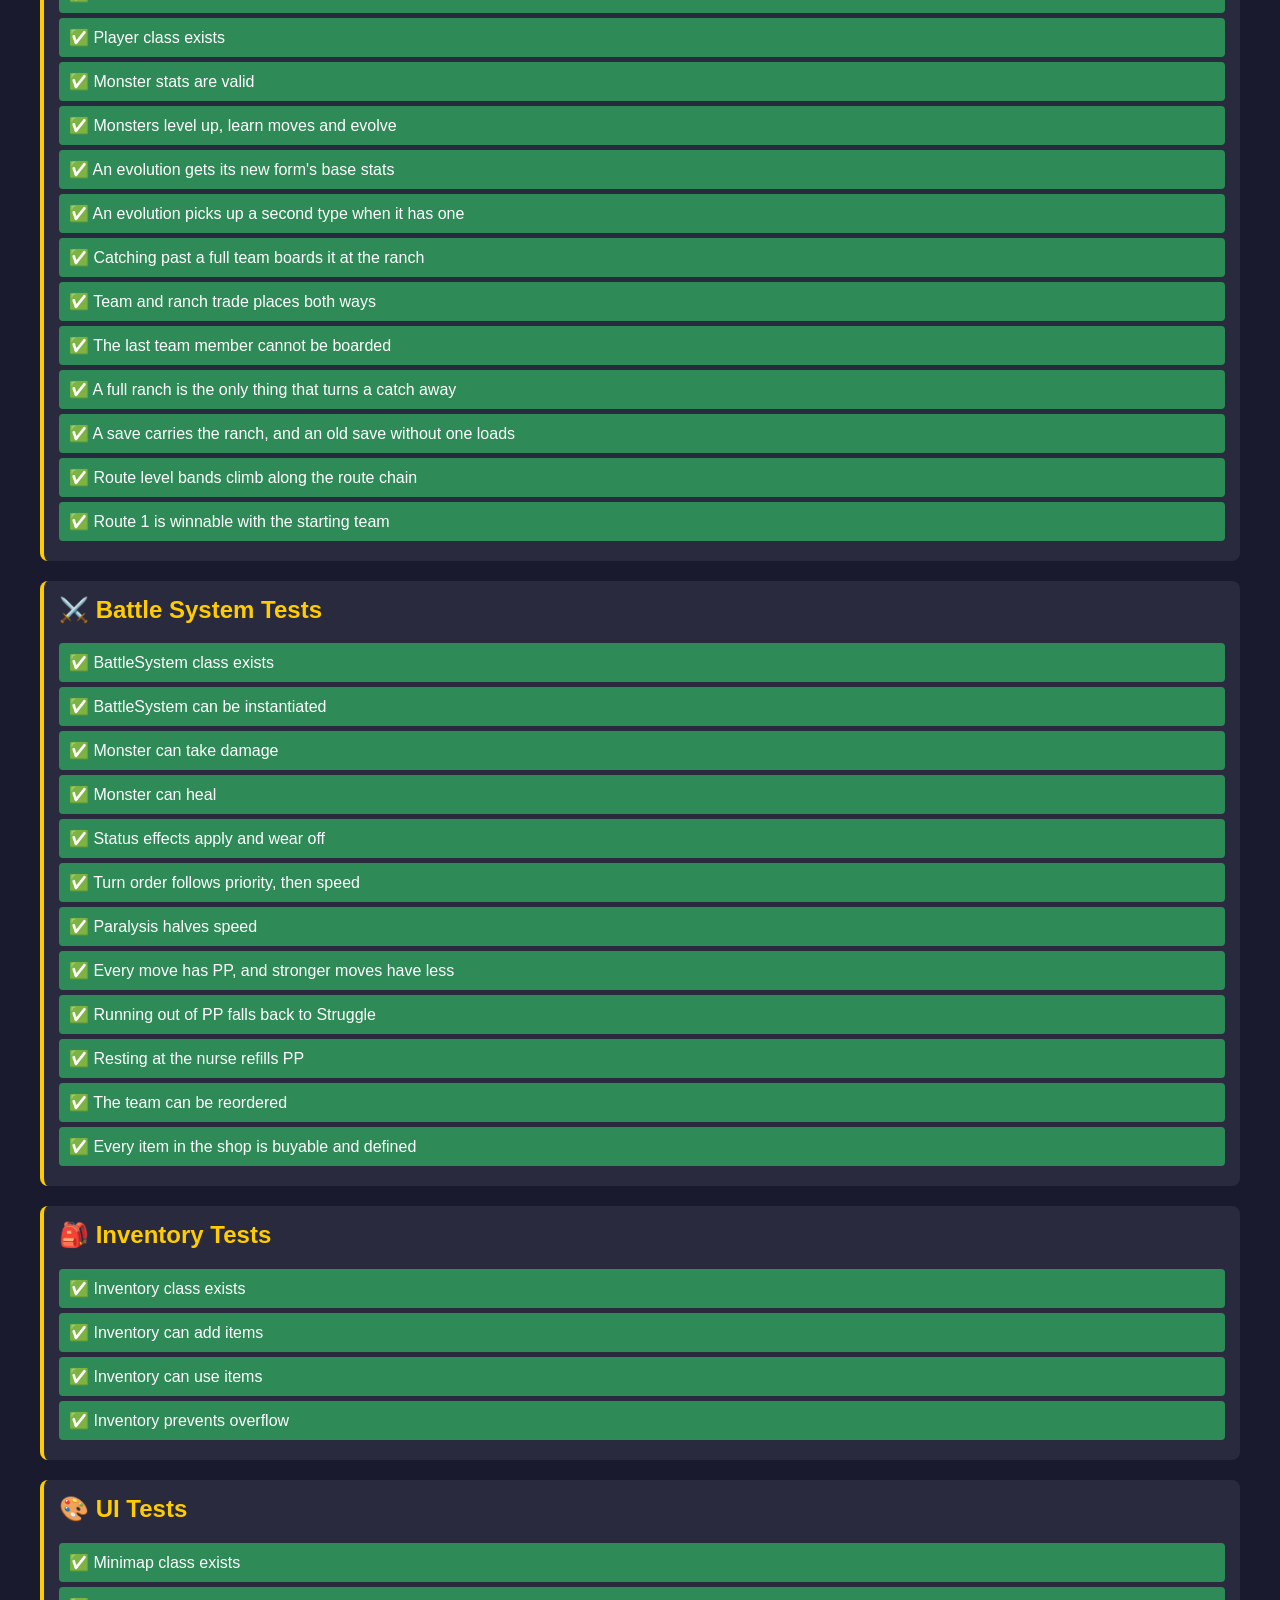
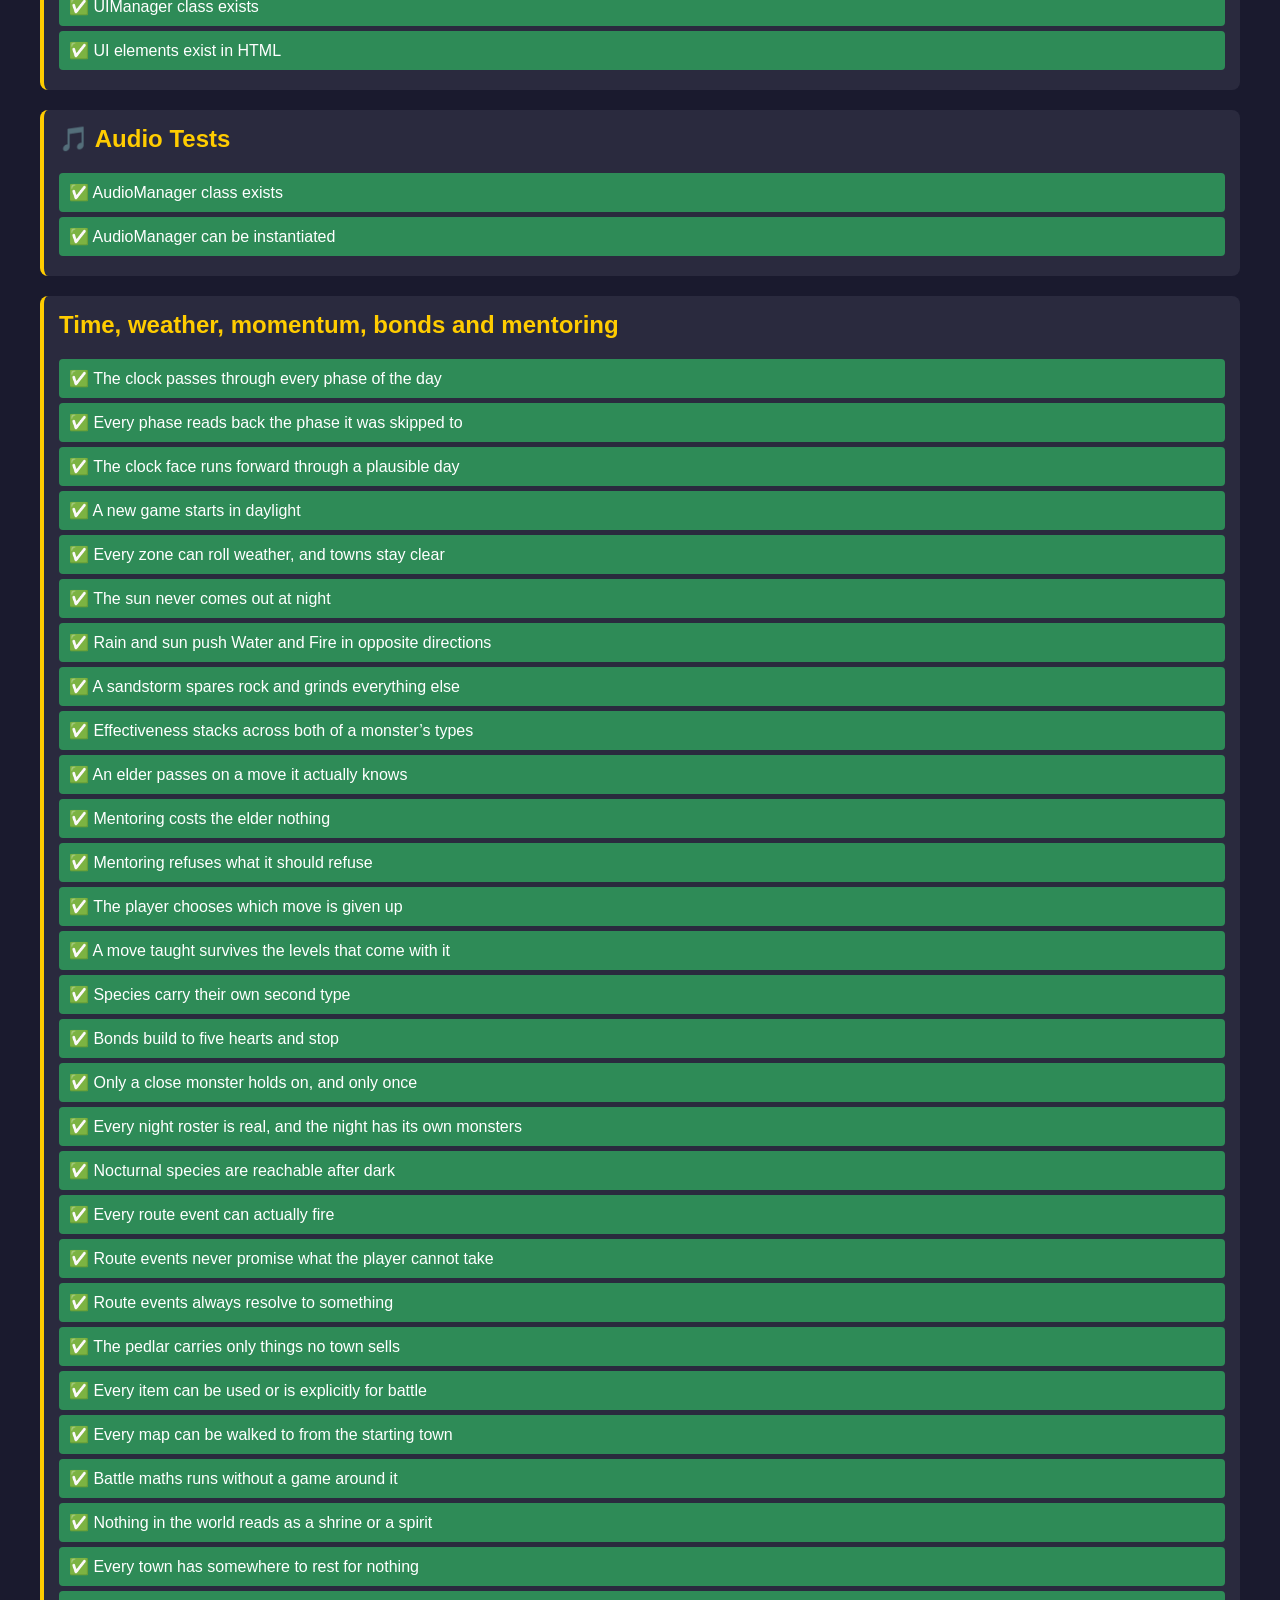
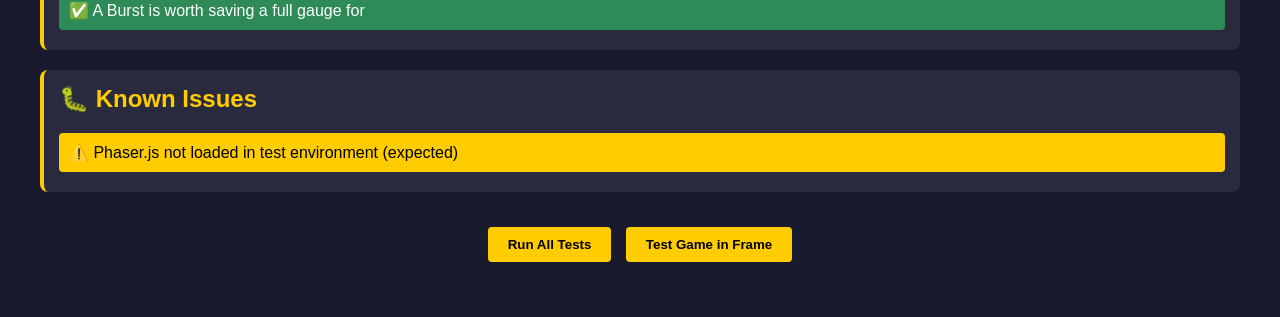
==== commit c770e170: "Let a win be seen, make evolving mean something, and keep every catch Three things from playing it, " ====
--- a/test/index.html
+++ b/test/index.html
@@ -576,6 +576,128 @@
                 if (!evolved) return 'Slime never evolved by level 20';
                 if (monster.name !== 'Oozer') return `Evolved into ${monster.name}`;
                 if (monster.moves.length > 4) return 'Kept more than four moves';
+                return true;
+            });
+
+            runTest('An evolution gets its new form\'s base stats', () => {
+                const grown = new Monster('Rat', 14);
+                grown.gainExp(grown.expToLevel);
+
+                if (grown.name !== 'Rattler') return `Rat did not evolve, it is a ${grown.name}`;
+
+                // The whole point of evolving: it has to match one caught
+                // at the same level, not stay on the old base line.
+                const caught = new Monster('Rattler', grown.level);
+                if (grown.maxHp !== caught.maxHp) {
+                    return `Evolved HP ${grown.maxHp} against ${caught.maxHp} for a caught one`;
+                }
+                if (grown.attack !== caught.attack) {
+                    return `Evolved attack ${grown.attack} against ${caught.attack}`;
+                }
+                return true;
+            });
+
+            runTest('An evolution picks up a second type when it has one', () => {
+                // No species evolves into a dual type yet, so check the field
+                // is refreshed rather than carried over from the old form
+                const monster = new Monster('Crab', 5);
+                if (monster.secondType !== 'Rock') return 'Crab is not Water/Rock to begin with';
+
+                monster.evolveInto('Slime');
+                if (monster.secondType !== null) return 'Kept Rock after becoming a Slime';
+                return true;
+            });
+
+            runTest('Catching past a full team boards it at the ranch', () => {
+                const player = Object.create(Player.prototype);
+                player.monsters = Array.from({ length: CONFIG.MAX_MONSTERS_IN_TEAM },
+                    () => new Monster('Slime', 5));
+                player.ranch = [];
+                player.currentMonsterIndex = 0;
+                player.seen = new Set();
+                player.caught = new Set();
+
+                const result = player.catchMonster(new Monster('Crab', 4, true));
+
+                if (!result.success) return `Catch was refused: ${result.reason}`;
+                if (!result.stored) return 'A seventh monster went into the team';
+                if (player.getRanch().length !== 1) return 'The ranch stayed empty';
+                if (player.caught.has('Crab') === false) return 'The dex did not record it';
+                return true;
+            });
+
+            runTest('Team and ranch trade places both ways', () => {
+                const player = Object.create(Player.prototype);
+                player.monsters = [new Monster('Slime', 5), new Monster('Rat', 5)];
+                player.ranch = [new Monster('Fox', 5)];
+                player.currentMonsterIndex = 0;
+
+                if (!player.withdrawMonster(0)) return 'Could not take Fox out of the ranch';
+                if (player.monsters.length !== 3 || player.ranch.length !== 0) {
+                    return 'Withdraw left the two lists inconsistent';
+                }
+
+                if (!player.depositMonster(0)) return 'Could not board Slime';
+                if (player.getRanch()[0].name !== 'Slime') return 'Slime is not at the ranch';
+
+                if (!player.swapWithRanch(0, 0)) return 'Swap was refused';
+                if (player.monsters[0].name !== 'Slime') return 'Slime did not come back';
+                if (player.getRanch()[0].name !== 'Rat') return 'Rat did not take its place';
+                return true;
+            });
+
+            runTest('The last team member cannot be boarded', () => {
+                const player = Object.create(Player.prototype);
+                player.monsters = [new Monster('Slime', 5)];
+                player.ranch = [];
+                player.currentMonsterIndex = 0;
+
+                if (player.depositMonster(0)) return 'Boarding the only monster was allowed';
+                return true;
+            });
+
+            runTest('A full ranch is the only thing that turns a catch away', () => {
+                const player = Object.create(Player.prototype);
+                player.monsters = Array.from({ length: CONFIG.MAX_MONSTERS_IN_TEAM },
+                    () => new Monster('Slime', 5));
+                player.ranch = Array.from({ length: CONFIG.MAX_MONSTERS_IN_RANCH },
+                    () => new Monster('Rat', 5));
+                player.currentMonsterIndex = 0;
+                player.seen = new Set();
+                player.caught = new Set();
+
+                const result = player.catchMonster(new Monster('Crab', 4, true));
+                if (result.success) return 'A catch got through a full team and a full ranch';
+                return true;
+            });
+
+            runTest('A save carries the ranch, and an old save without one loads', () => {
+                const scene = { add: { sprite: () => ({ setOrigin(){return this;}, setDepth(){return this;},
+                    play(){return this;}, anims: {}, setPosition(){return this;} }) }, map: {} };
+
+                const player = Object.create(Player.prototype);
+                player.scene = scene;
+                player.sprite = { x: 10, y: 20 };
+                player.direction = 'down';
+                player.coins = 5;
+                player.monsters = [new Monster('Slime', 5)];
+                player.ranch = [new Monster('Fox', 7)];
+                player.currentMonsterIndex = 0;
+                player.inventory = new Inventory();
+                player.seen = new Set(['Slime']);
+                player.caught = new Set(['Slime']);
+                player.playAnimation = () => {};
+
+                const saved = player.getSaveData();
+                if (!saved.ranch || saved.ranch[0].name !== 'Fox') return 'The ranch was not saved';
+
+                player.loadSaveData(saved);
+                if (player.getRanch()[0].name !== 'Fox') return 'The ranch did not come back';
+
+                // Saves written before the ranch existed have no such field
+                delete saved.ranch;
+                player.loadSaveData(saved);
+                if (player.getRanch().length !== 0) return 'An old save produced a phantom ranch';
                 return true;
             });
 
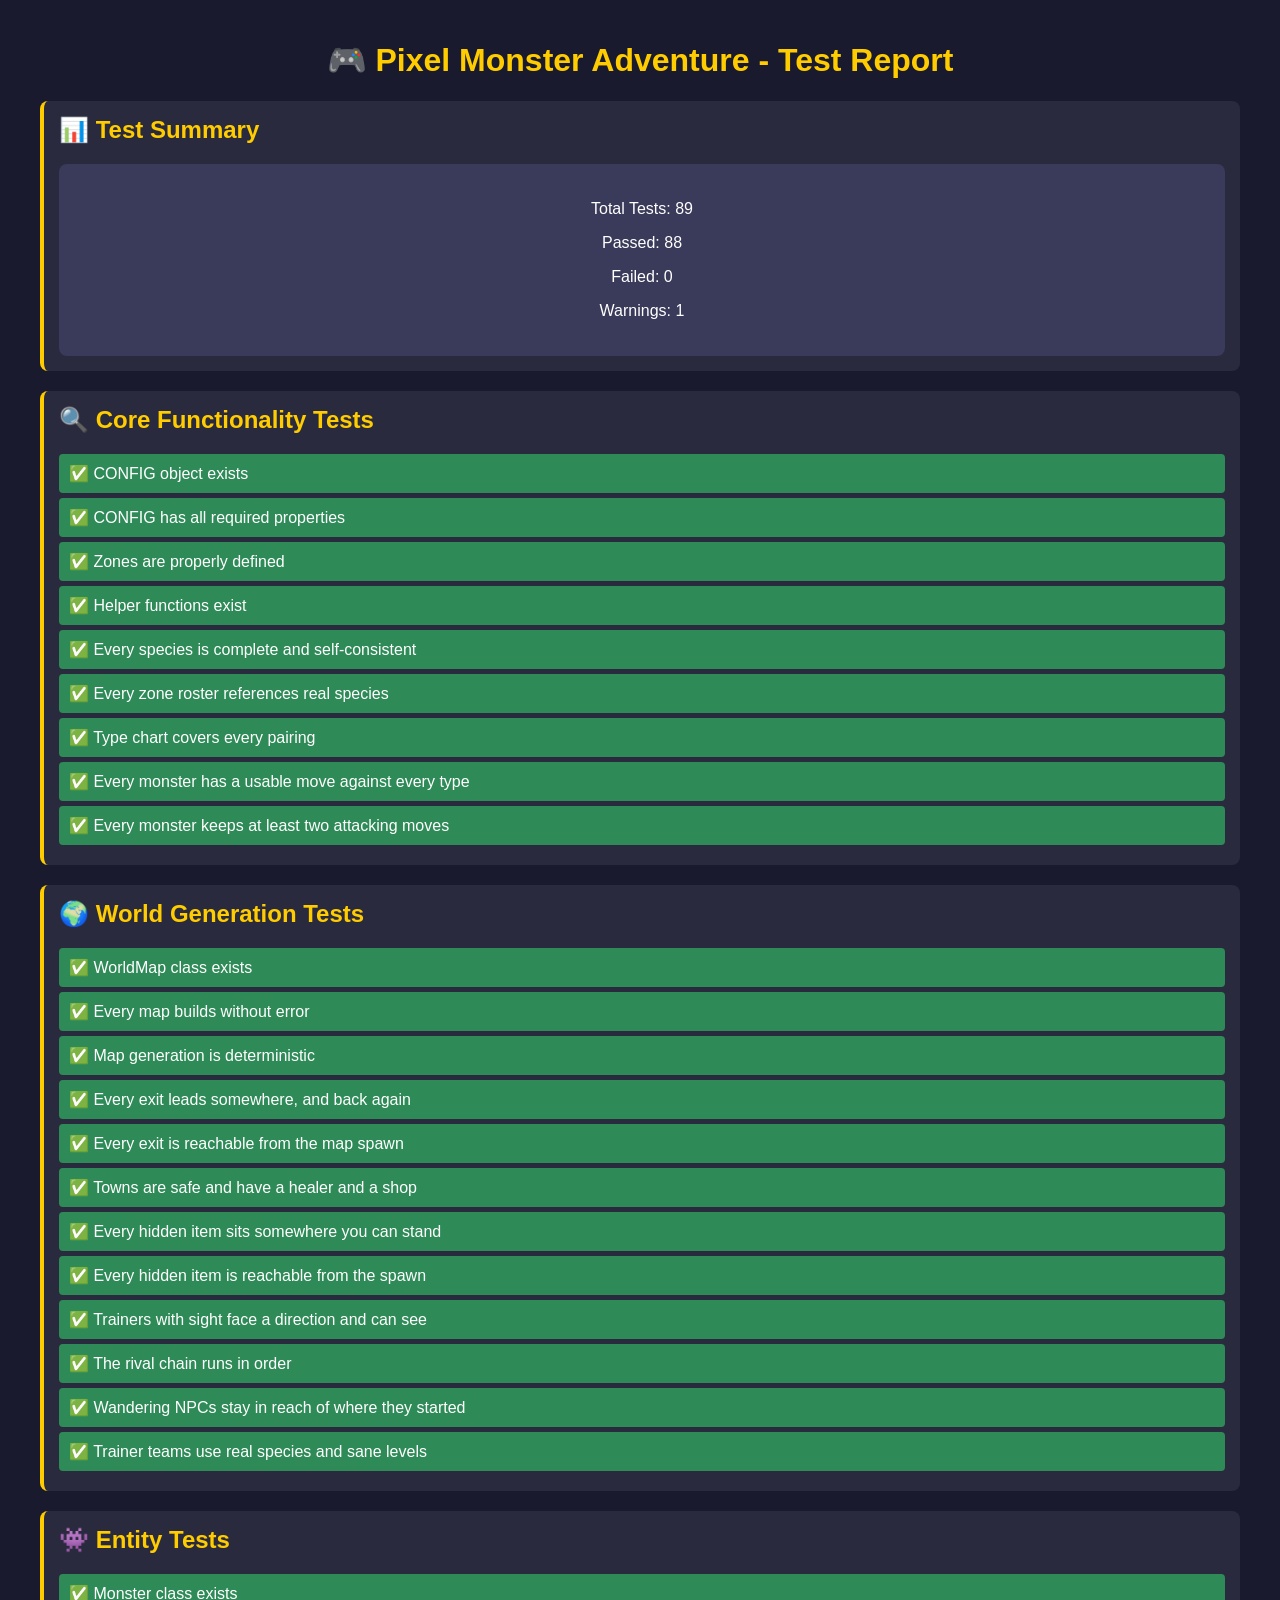
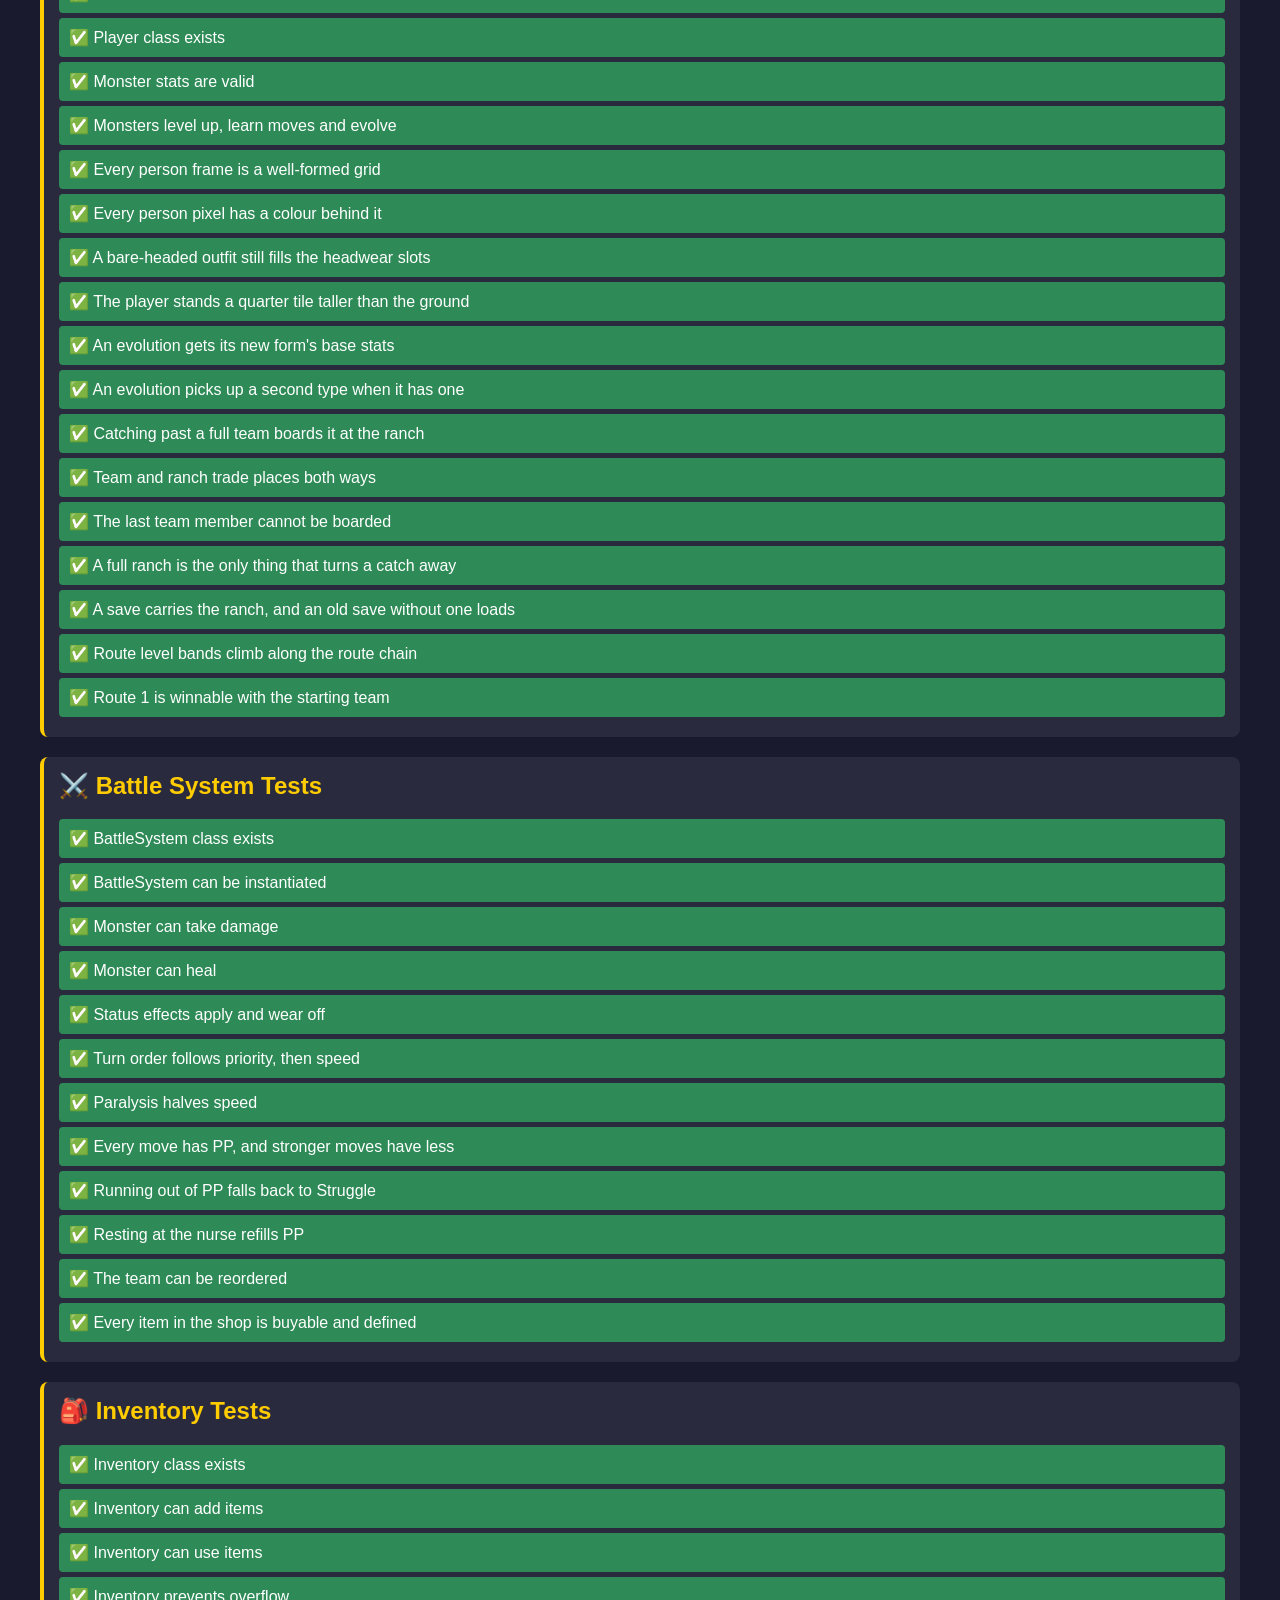
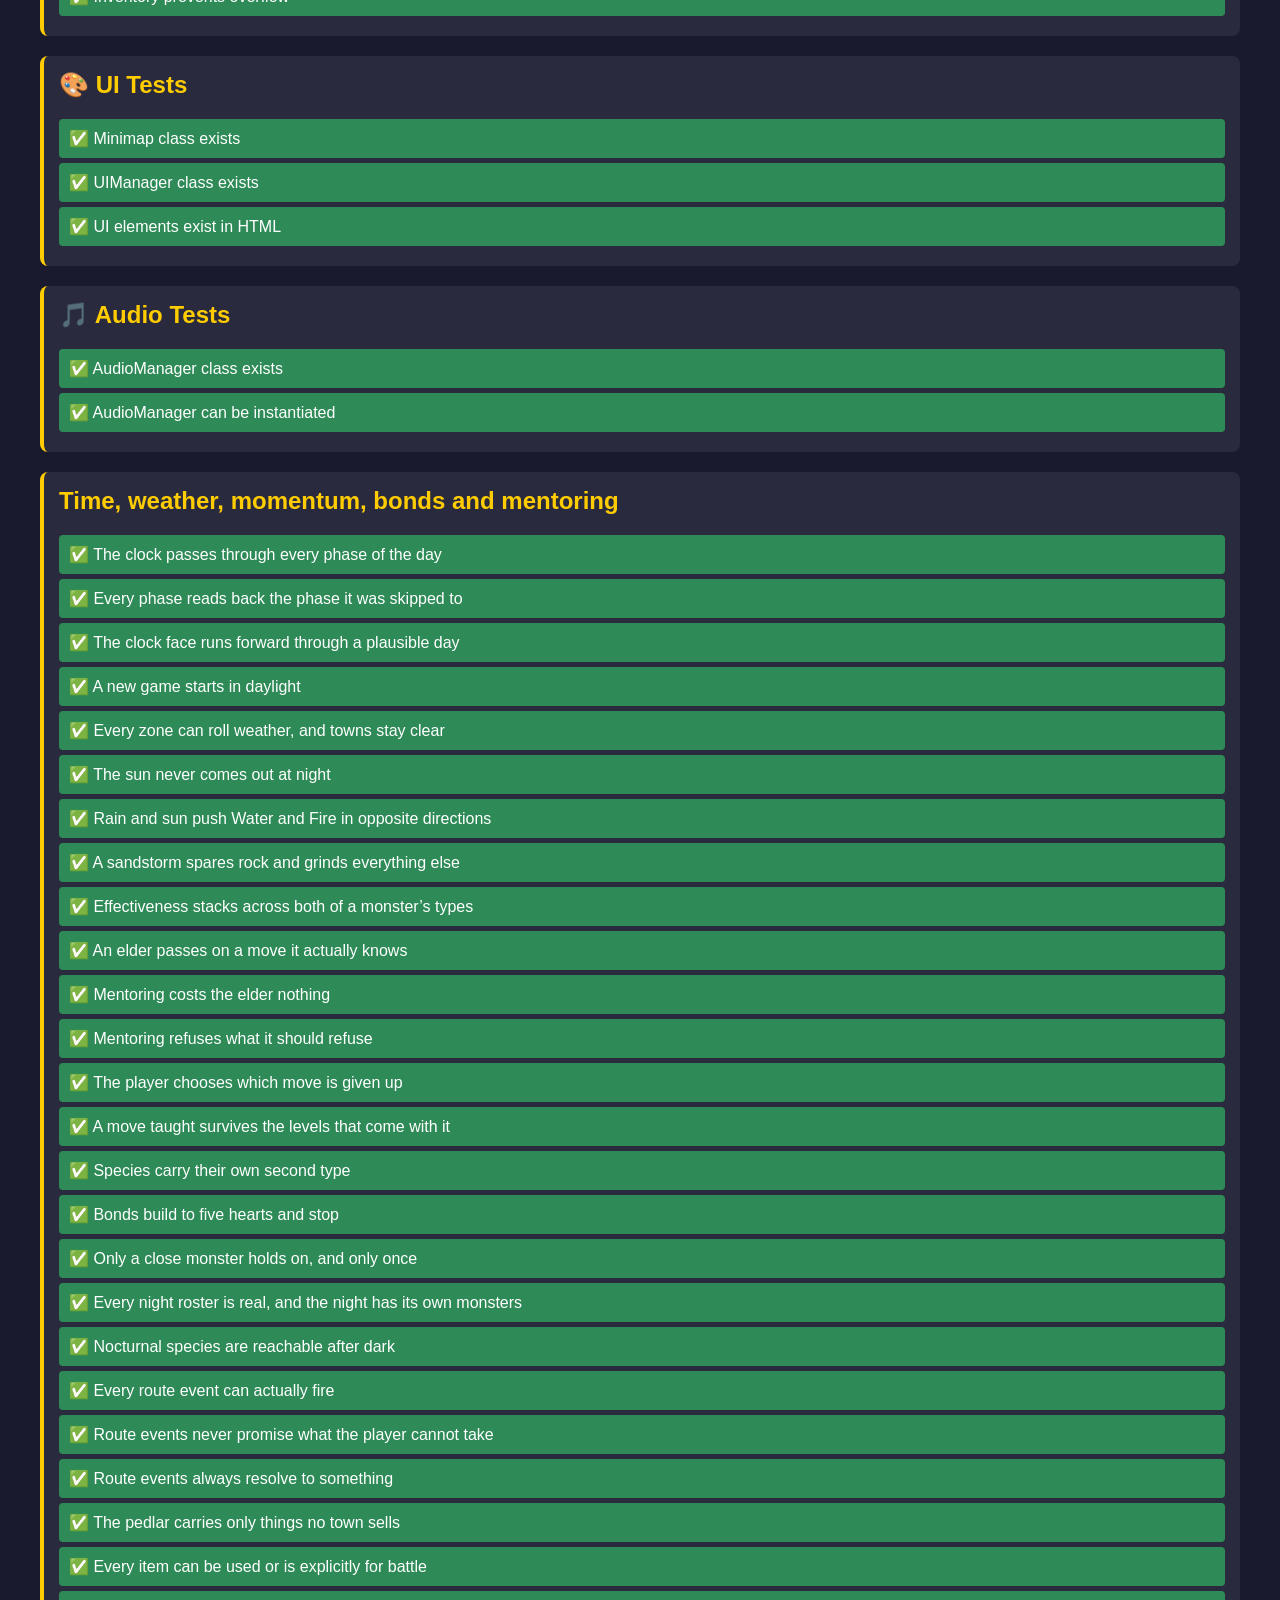
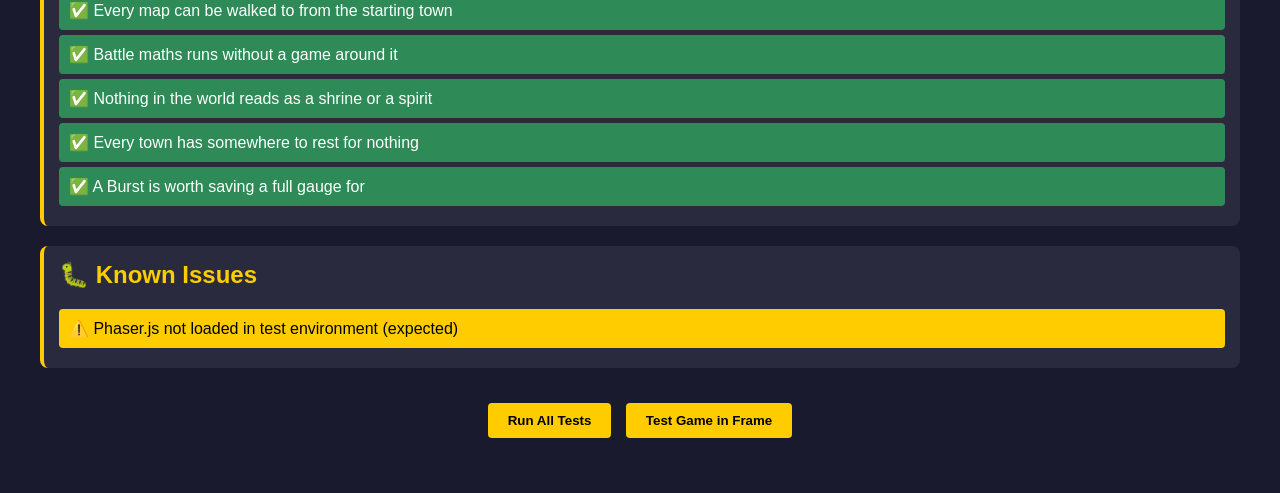
==== commit 8b9b14d9: "Redraw the cast at half the resolution and twice the pixel Style B of the three: a cap, a belt, and " ====
--- a/test/index.html
+++ b/test/index.html
@@ -576,6 +576,77 @@
                 if (!evolved) return 'Slime never evolved by level 20';
                 if (monster.name !== 'Oozer') return `Evolved into ${monster.name}`;
                 if (monster.moves.length > 4) return 'Kept more than four moves';
+                return true;
+            });
+
+            runTest('Every person frame is a well-formed grid', () => {
+                const { down, up, left } = SpriteFactory.PERSON_FRAMES;
+                const width = down[0][0].length;
+                const height = down[0].length;
+
+                Object.entries({ down, up, left }).forEach(([direction, frames]) => {
+                    if (frames.length !== 3) throw new Error(`${direction} has ${frames.length} frames`);
+                    frames.forEach((grid, index) => {
+                        if (grid.length !== height) {
+                            throw new Error(`${direction}[${index}] is ${grid.length} rows, not ${height}`);
+                        }
+                        grid.forEach((row, y) => {
+                            if (row.length !== width) {
+                                throw new Error(`${direction}[${index}] row ${y} is ${row.length} wide`);
+                            }
+                        });
+                    });
+                });
+                return true;
+            });
+
+            runTest('Every person pixel has a colour behind it', () => {
+                // A stray letter paints nothing and leaves a hole in the figure
+                const palette = SpriteFactory.personPalette(SpriteFactory.PEOPLE.player);
+
+                Object.entries(SpriteFactory.PERSON_FRAMES).forEach(([direction, frames]) => {
+                    frames.forEach((grid, index) => {
+                        [...new Set(grid.join(''))].forEach(letter => {
+                            if (!(letter in palette)) {
+                                throw new Error(`${direction}[${index}] uses '${letter}', which has no colour`);
+                            }
+                        });
+                    });
+                });
+                return true;
+            });
+
+            runTest('A bare-headed outfit still fills the headwear slots', () => {
+                // The same grids draw a cap and a head of hair; only the
+                // palette differs, so the hatless ones must not come out blank
+                const bare = SpriteFactory.personPalette(SpriteFactory.PEOPLE['npc-nurse']);
+                const capped = SpriteFactory.personPalette(SpriteFactory.PEOPLE.player);
+
+                ['p', 'P', 'Q', 'r', 'R'].forEach(slot => {
+                    if (!bare[slot]) throw new Error(`A hatless outfit has no '${slot}'`);
+                    if (!capped[slot]) throw new Error(`A capped outfit has no '${slot}'`);
+                });
+
+                if (bare.P !== SpriteFactory.PEOPLE['npc-nurse'].hair) {
+                    return 'A hatless head is not drawn in its own hair colour';
+                }
+                if (capped.P !== SpriteFactory.PEOPLE.player.hat) {
+                    return 'The cap is not drawn in the cap colour';
+                }
+                return true;
+            });
+
+            runTest('The player stands a quarter tile taller than the ground', () => {
+                const { width, height } = SpriteFactory.personFrameSize();
+
+                if (width !== CONFIG.TILE_SIZE) return `A person is ${width}px wide, not one tile`;
+                if (height <= width) return 'The figure is no taller than a tile';
+
+                // Origin keeps the feet where a tile-sized sprite's feet were
+                const feetBelowCentre = height * (1 - SpriteFactory.PERSON_ORIGIN_Y);
+                if (Math.abs(feetBelowCentre - CONFIG.TILE_SIZE / 2) > 1) {
+                    return `Feet land ${feetBelowCentre}px below centre, not ${CONFIG.TILE_SIZE / 2}`;
+                }
                 return true;
             });
 
